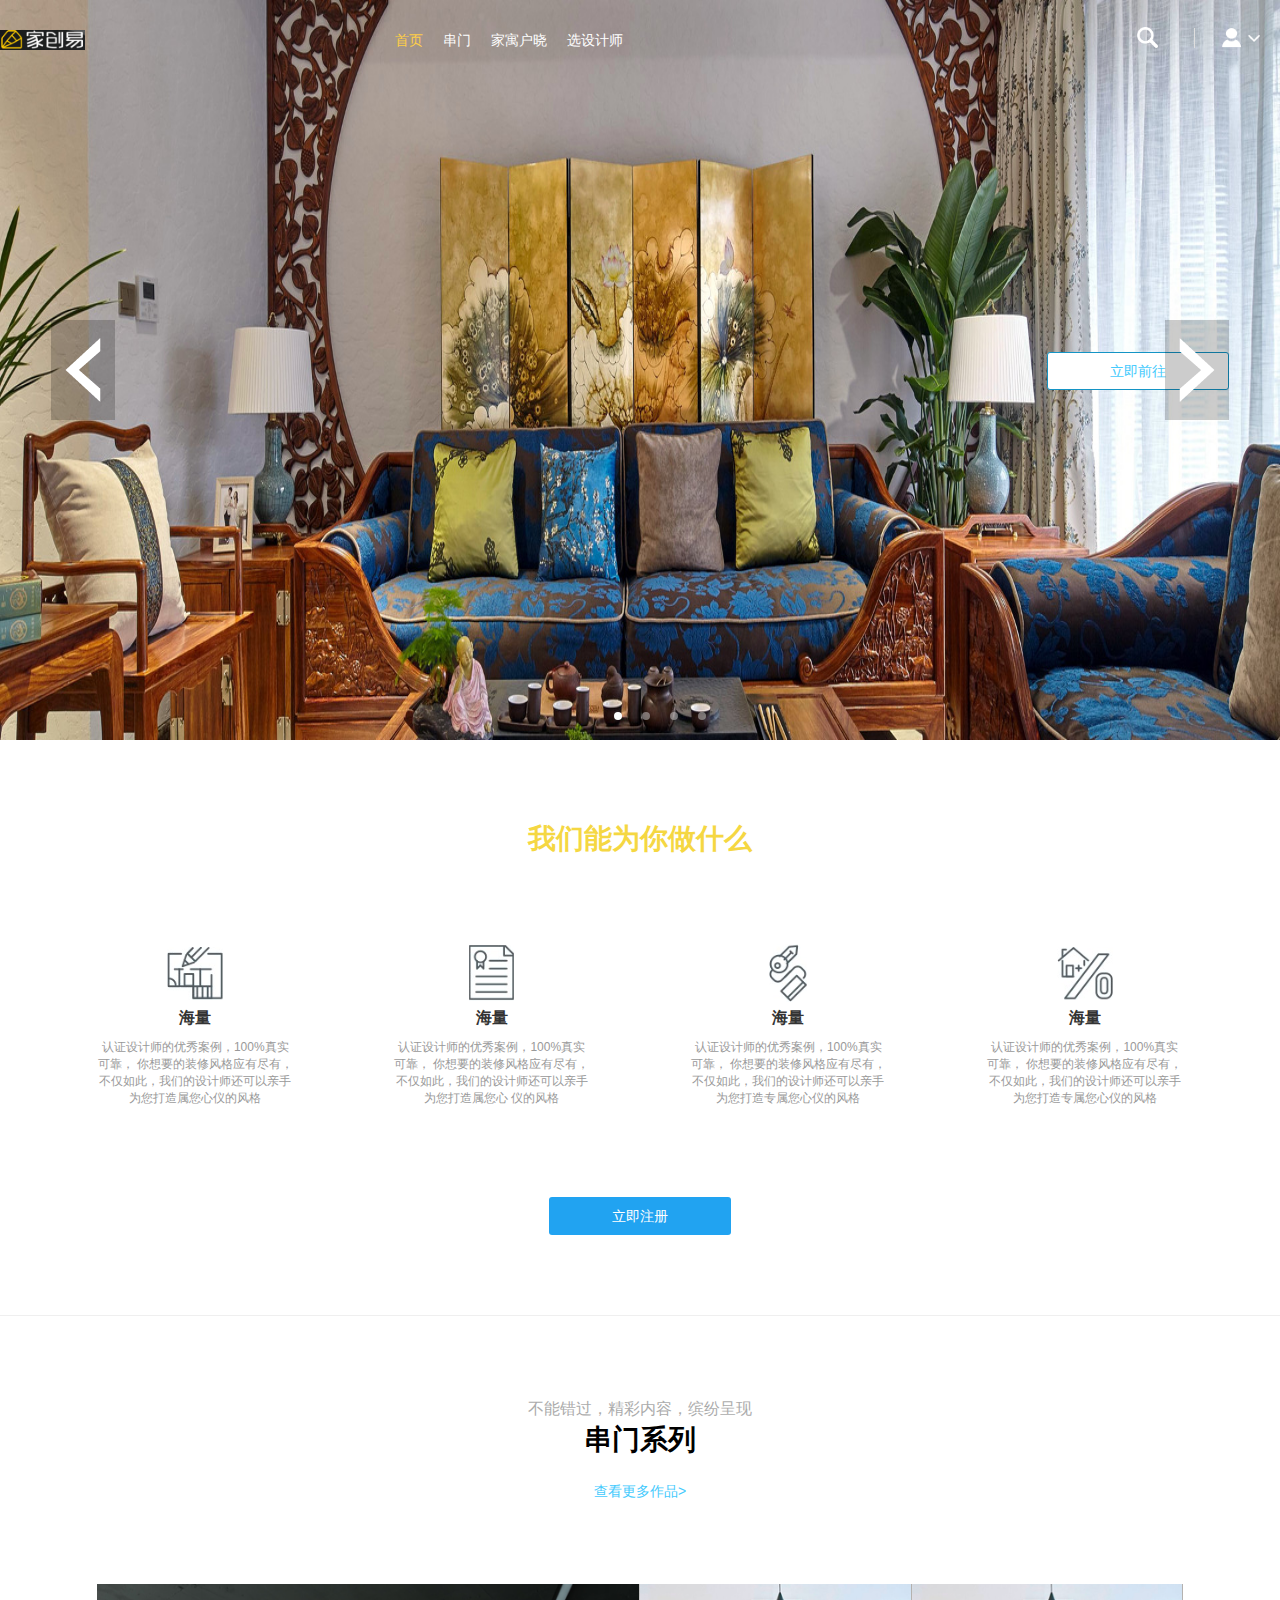
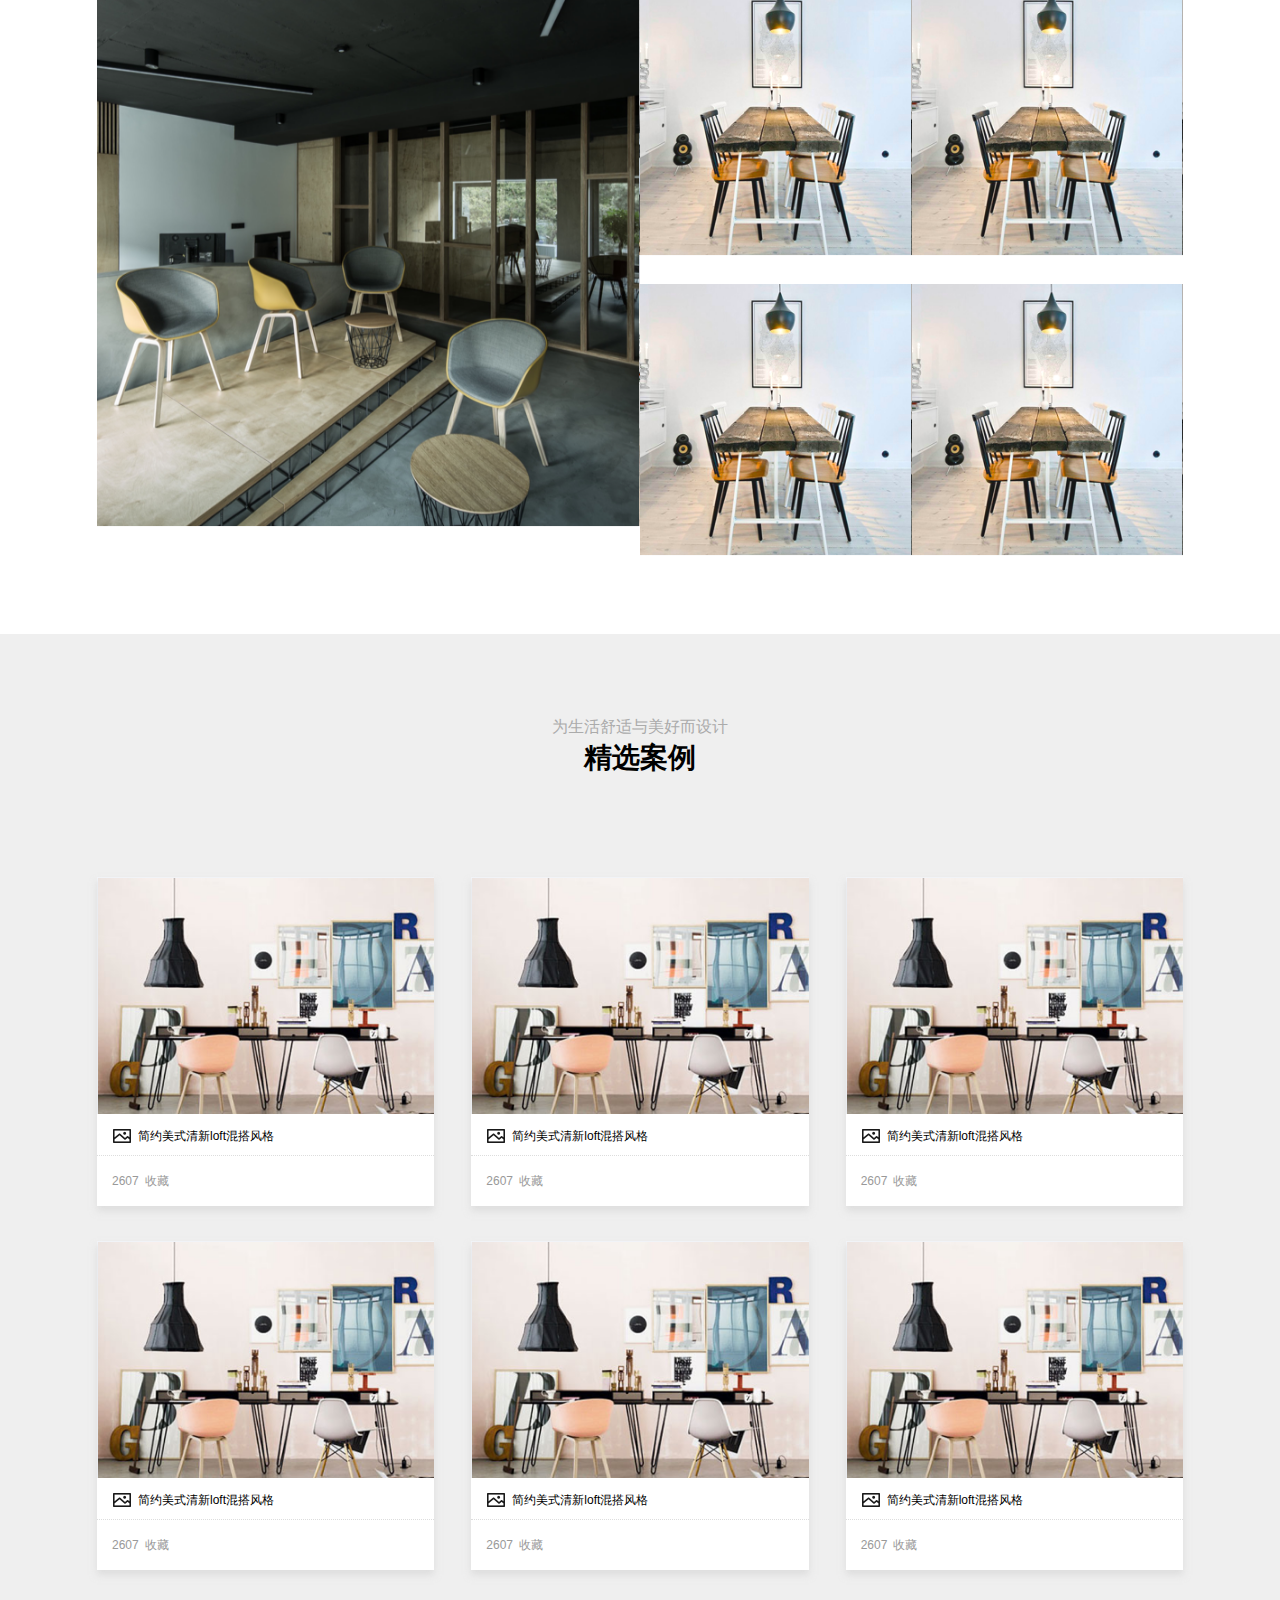
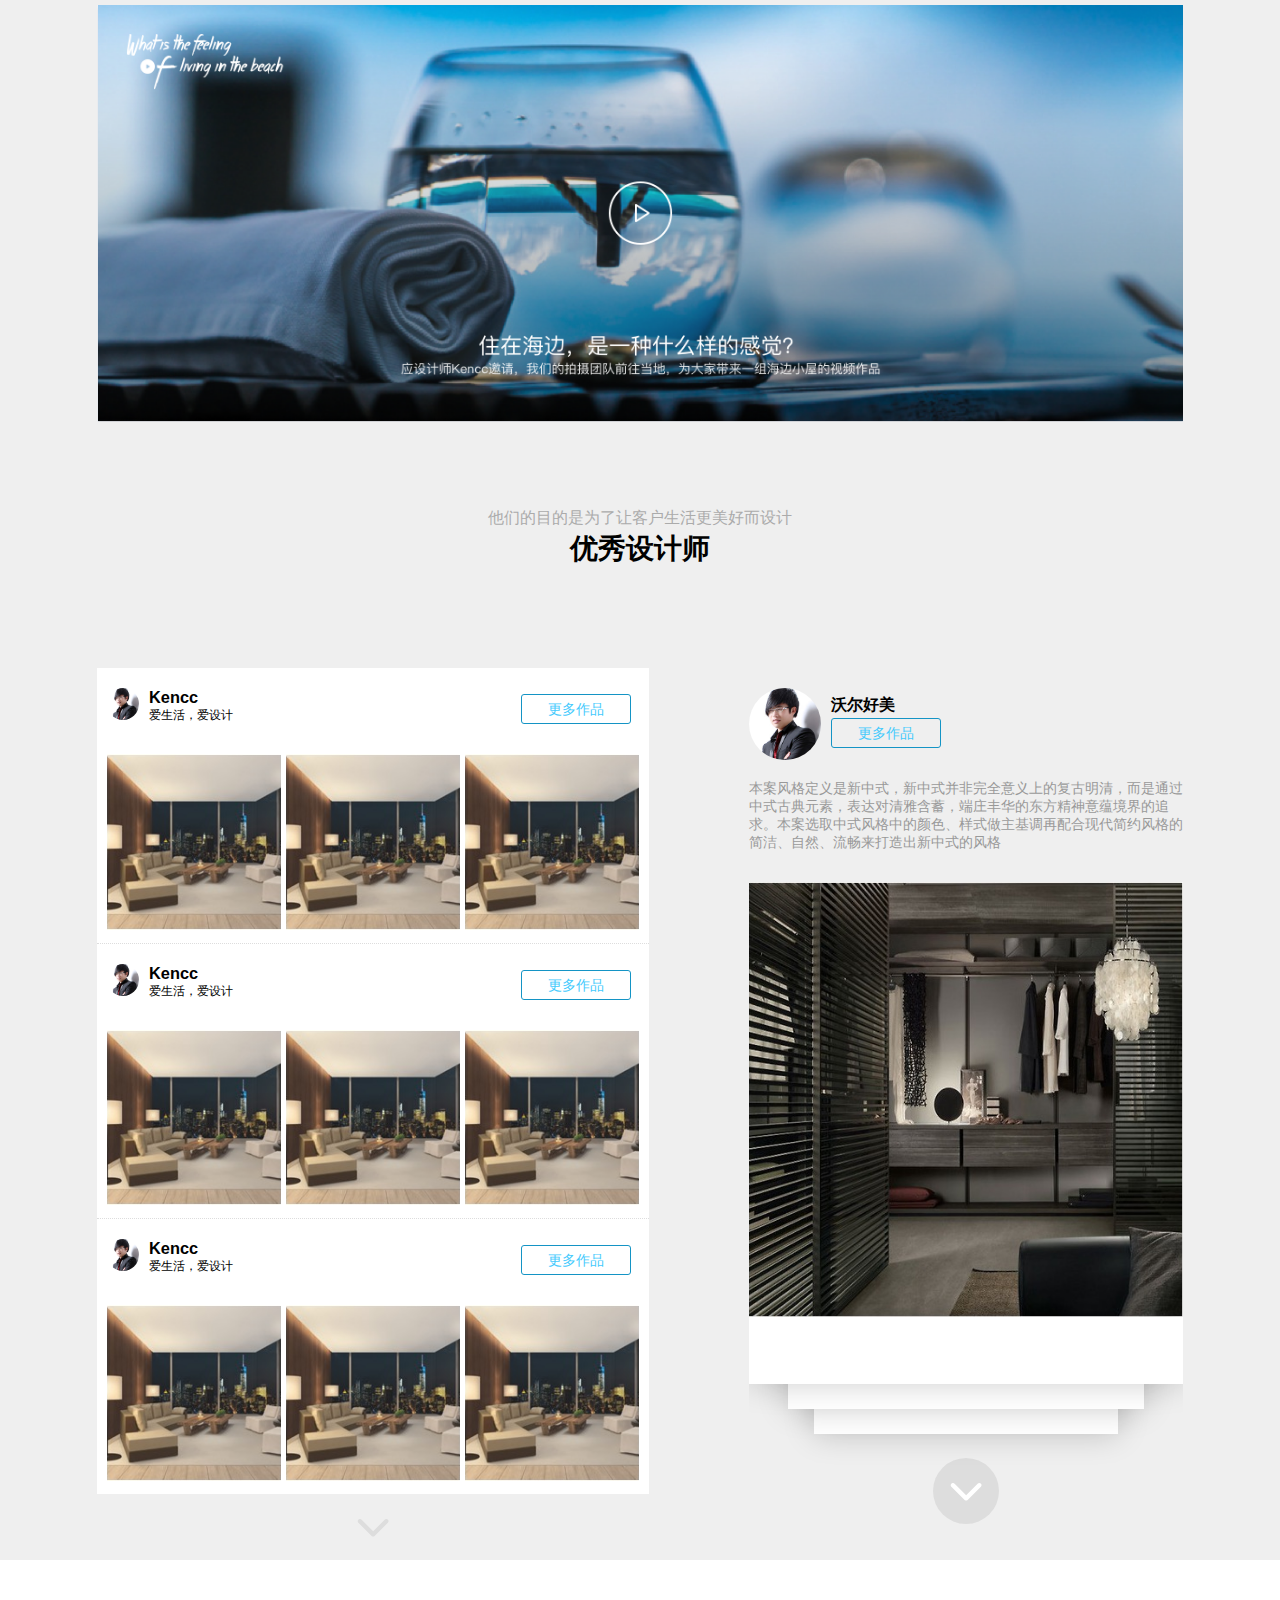
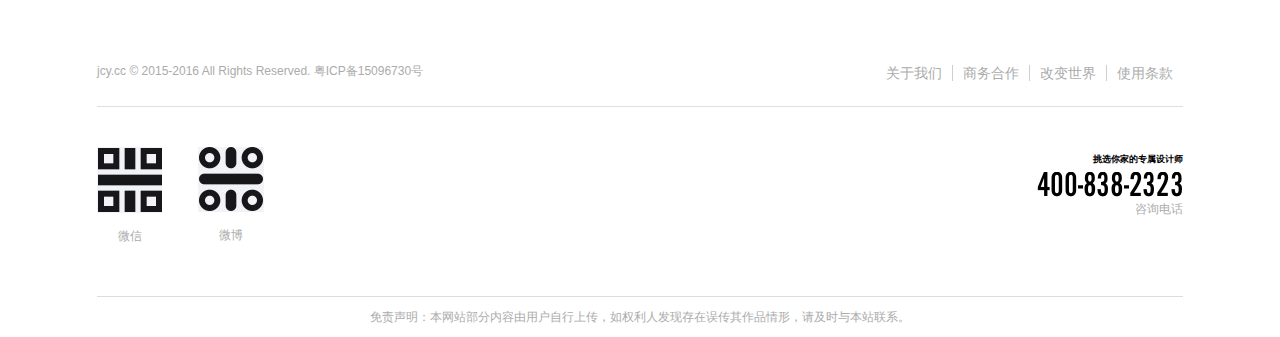
==== index2.html @ 42cd1e28 "jingxiaofang: git commit -m jingxiaofang" ====
<!DOCTYPE html>
<html>
<head>
 	<meta charset="utf-8">
	<title>首页2</title>
	<link rel="stylesheet" type="text/css" href="./css/global.css">
	<link rel="stylesheet" type="text/css" href="./css/index2.css">
	<script type="text/javascript" src="./js/lib/jquery/dist/jquery.min.js"></script>
</head>
<body>
<!-- nav-box开始 -->
	<div class="top-box clearbox">
	<!-- nav-box开始 -->
	    <div class=" nav-box">
		 	<div class="navbar">
 		 		<div class="logo">
  		 			<a href="#">
         	   			<img src="./images/logo2.png">
         	  		</a>
  		 		</div>
 		 		<div class="nav">
 		 			<ul>
 		 				<li> <a href="#">首页 </a> </li>
 		 				<li> <a href="#">串门 </a> </li>
 		 				<li> <a href="#">家寓户晓 </a> </li>
 		 				<li> <a href="#">选设计师 </a> </li>
 		 			</ul>
 		 		</div>
				<div class="search-box">
 		 			<input type="text" name="search" placeholder=" ">
 		 		</div>
 		 		<i></i>
 		 		<div class="login-box">
 		 			<dt><span></span><i></i></dt>
 		 			<dd>
 		 				<ul>
 		 					<li> <a href="#"> 登录 </a> </li>
 		 					<li> <a href="#"> 注册 </a> </li>
 		 				</ul>
 		 			</dd>
 		 		</div>
 		 		
 		 	</div>
 		</div> 	
 	<!-- nav-box结束 -->


 	<!-- carousel开始 -->
		<div class="carousel clearfix">
		  	<div class="carousel-box">
		  		<ul>
		  			<li>
		  				<a href=""><img src="./images/carousel-img0.jpg" alt="" /></a>
		  			</li>
		  			<li>
		  				<a href=""><img src="./images/carousel-img0.jpg" alt="" /></a>
		  			</li>
    	      <li>
		  				<a href=""><img src="./images/carousel-img0.jpg" alt="" /></a>
		  			</li>
    	      <li>
		  				<a href=""><img src="./images/carousel-img0.jpg" alt="" /></a>
		  			</li>
		  		</ul>
		  	</div>
		  	<div class="turn-arrow">
		  		<a href="#"></a>
		  		<a href="#"></a>
		  	</div>
		  	<div class="slider-page-control">
		  		<ul>
		  			<li class="selected"></li>
		  			<li></li>
		  			<li></li>
		  			<li></li>
		  		</ul>
		  	</div>
		  	<span class="msg go"><a href="">立即前往</a></span>
  		</div>
	<!-- carousel结束 -->
	</div>
<!-- top-box结束 -->
<!-- service开始 -->
	<div class="service clearfix">
	    <h1>我们能为你做什么</h1>
	    <ul>
  		    <li>
		  		<i class="service1"></i>
		  		<h3>海量</h3>
		  		<p>认证设计师的优秀案例，100%真实可靠，
		  			你想要的装修风格应有尽有，不仅如此，我们的设计师还可以亲手为您打造属您心仪的风格
		  		</p>
		    </li>
		    <li>
		  		<i class="service2"></i>
		  		<h3>海量</h3>
		  		<p>认证设计师的优秀案例，100%真实可靠，
		  		 	你想要的装修风格应有尽有，不仅如此，我们的设计师还可以亲手为您打造属您心 仪的风格
		  		</p>
		  	</li>
		  	<li>
		  		<i class="service3"></i>
		  		<h3>海量</h3>
		  		<p>认证设计师的优秀案例，100%真实可靠，
		  			你想要的装修风格应有尽有，不仅如此，我们的设计师还可以亲手为您打造专属您心仪的风格
		  		</p>
		  	</li>
		  	<li>
		  		<i class="service4"></i>
		  		<h3>海量</h3>
		  		<p>认证设计师的优秀案例，100%真实可靠，
		  				你想要的装修风格应有尽有，不仅如此，我们的设计师还可以亲手为您打造专属您心仪的风格
		  		</p>
		  	</li>
		</ul>
	</div>
<!-- service结束 -->

<!-- regsiter-box开始 -->
	<div class="regsiter-box">
		<div class="regsiter">
			<a href="#">立即注册</a>
		</div>
	</div>
<!-- regsiter-box结束 -->

<!-- class-title开始 -->
    <div class="class-title">
  			<p>不能错过，精彩内容，缤纷呈现</p>
  			<h1>串门系列</h1>
  			<a href="#">查看更多作品></a>
  	</div>
<!-- class-title结束 -->

<!-- recommend-box开始 -->
	<div class="recommend-box clearbox">
		<div class="section recommend">
			<div class="recommend-content">
				<a href="#">
					<img src="./images/recomend-left.png">
				</a>
			</div>
			<div class="recommend-content">
				<ul>
					<li>
					    <a href="">
					   		<img src="./images/recomend-right.png">
					   	</a>
				    </li>
					<li>
					    <a href="">
					   		<img src="./images/recomend-right.png">
					   	</a>
				    </li>
				</ul>
				<ul>    
					<li>
					    <a href="">
					   		<img src="./images/recomend-right.png">
					   	</a> </li>
					<li>
					    <a href="">
					   		<img src="./images/recomend-right.png">
					   	</a> </li>
				</ul>
			</div>
		</div>
	</div>
<!-- recommend-box结束 -->

<!-- case-box开始 -->
	<div class="case-box clearfix">	
		<!-- class-title开始 -->
	    <div class="class-title">
	  			<p>为生活舒适与美好而设计</p>
	  			<h1>精选案例</h1>
	  	</div>
		<!-- class-title结束 -->

		<!-- case开始 -->
		<div class="section">
			<ul class="case clearfix">
				<li>
					<a href="#">
						<img src="./images/case0.png">
					</a>
					<p>
						<i></i>
						<a href="#">简约美式清新loft混搭风格</a>
					</p>
					<p><span>2607</span>收藏</p>
				</li>
				<li>
					<a href="#">
						<img src="./images/case0.png">
					</a>
					<p>
						<i></i>
						<a href="#">简约美式清新loft混搭风格</a>
					</p>
					<p><span>2607</span>收藏</p>
				</li>
				<li>
					<a href="#">
						<img src="./images/case0.png">
					</a>
					<p>
						<i></i>
						<a href="#">简约美式清新loft混搭风格</a>
					</p>
					<p><span>2607</span>收藏</p>
				</li>
			</ul>

			<ul class="case clearfix">
				<li>
					<a href="#">
						<img src="./images/case0.png">
					</a>
					<p>
						<i></i>
						<a href="#">简约美式清新loft混搭风格</a>
					</p>
					<p><span>2607</span>收藏</p>
				</li>
				<li>
					<a href="#">
						<img src="./images/case0.png">
					</a>
					<p>
						<i></i>
						<a href="#">简约美式清新loft混搭风格</a>
					</p>
					<p><span>2607</span>收藏</p>
				</li>
				<li>
					<a href="#">
						<img src="./images/case0.png">
					</a>
					<p>
						<i></i>
						<a href="#">简约美式清新loft混搭风格</a>
					</p>
					<p><span>2607</span>收藏</p>
				</li>
			</ul>		
		</div>
		<!-- case结束 -->

		<!-- video开始 -->
  		<div class="section video">
 				 <img src="./images/video0.png">
  		</div>
 		<!-- video结束 -->

 		<!-- designer开始 -->
  	    <div class="section">
  	    	<div class="class-title">
  	    		<p>他们的目的是为了让客户生活更美好而设计</p>
  	    		<h1>优秀设计师</h1>
  	    	</div>
  	    	<div class="designer-box clearfix">
  	    	   <!-- designer-left开始 -->
  	    		<div class="designer-left">
  	    			<div class="designer">
  	    				<div class="designer-list clearfix">
  	    					<div class="designer-pieces clearfix">
  	    							<div class="designer-img"> <img src="./images/designer-img.jpg"> </div>
  	    							<div class="designer-name">
  	    								<h3>Kencc</h3>
  	    								<p>爱生活，爱设计</p>
  	    							</div>
  	    						<span class="msg more-pieces"> <a href="">更多作品</a> </span>
  	    					</div>
  	    					<ul>
  	    						<li>
  	    							<a href=""> <img src="./images/works-img0.png"></a>
  	    						</li>
  	    						<li>
  	    							<a href=""> <img src="./images/works-img0.png"></a>
  	    						</li>
  	    						<li>
  	    							<a href=""> <img src="./images/works-img0.png"></a>
  	    						</li>
  	    					</ul>
  	    				</div>
  	    				<div class="designer-list clearfix">
  	    					<div class="designer-pieces clearfix">
  	    							<div class="designer-img"> <img src="./images/designer-img.jpg"> </div>
  	    							<div class="designer-name">
  	    								<h3>Kencc</h3>
  	    								<p>爱生活，爱设计</p>
  	    							</div>
  	    						<span class="msg more-pieces"> <a href="">更多作品</a> </span>
  	    					</div>
  	    					<ul>
  	    						<li>
  	    							<a href=""> <img src="./images/works-img0.png"></a>
  	    						</li>
  	    						<li>
  	    							<a href=""> <img src="./images/works-img0.png"></a>
  	    						</li>
  	    						<li>
  	    							<a href=""> <img src="./images/works-img0.png"></a>
  	    						</li>
  	    					</ul>
  	    				</div>
  	    				<div class="designer-list clearfix">
  	    					<div class="designer-pieces clearfix">
  	    							<div class="designer-img"> <img src="./images/designer-img.jpg"> </div>
  	    							<div class="designer-name">
  	    								<h3>Kencc</h3>
  	    								<p>爱生活，爱设计</p>
  	    							</div>
  	    						<span class="msg more-pieces"> <a href="">更多作品</a> </span>
  	    					</div>
  	    					<ul>
  	    						<li>
  	    							<a href=""> <img src="./images/works-img0.png"></a>
  	    						</li>
  	    						<li>
  	    							<a href=""> <img src="./images/works-img0.png"></a>
  	    						</li>
  	    						<li>
  	    							<a href=""> <img src="./images/works-img0.png"></a>
  	    						</li>
  	    					</ul>
  	    				</div>	
  	    			</div>
  	    			<div class="designer-pieces-scroll"></div>	

  	    		</div>

  	    	   <!-- designer-left结束 -->

  	    	   <!-- designer-right开始 -->
  	    		<div class="designer-right">
  	    			<div class="designer-pieces clearfix">
  	    					<div class="designer-img"> <img src="./images/designer-img.jpg"> </div>
  	    					<div class="designer-name">
  	    						<h3>沃尔好美</h3>
  	    						<span class="msg more-pieces"> <a href="">更多作品</a> </span>
  	    					</div>
  	    			</div>
  	    			<p>本案风格定义是新中式，新中式并非完全意义上的复古明清，而是通过中式古典元素，表达对清雅含蓄，端庄丰华的东方精神意蕴境界的追求。本案选取中式风格中的颜色、样式做主基调再配合现代简约风格的简洁、自然、流畅来打造出新中式的风格</p>
  	    			<div class="designer-carousel">
  	    				<ul>
  	    					<li class="designer-carousel1"> <a href=""> <img src="./images/right-pieces0.png"> </a> </li>
  	    					<li class="designer-carousel2"> <a href=""> </a> </li>
  	    					<li class="designer-carousel3"> <a href=""> </a> </li>
  	    				</ul>
  	    				<div class="designer-carousel-scroll"><i></i></div>
  	    			</div>

  	    		</div>
  	    	   <!-- designer-right结束 -->
  	    	</div>
  	    </div>
  	<!-- designer结束 -->
	</div>	
<!-- casecase-box结束 -->

<!-- footer开始 -->
	<div class="footer clearfix">
	 	<div class="footer-nav clearfix">
	  		<p>jcy.cc © 2015-2016 All Rights Reserved. 粤ICP备15096730号</p>
	  		<ul>
	  			<li> <a href=""> 关于我们 </a> </li>
	  			<li> <a href=""> 商务合作 </a> </li>
	  			<li> <a href=""> 改变世界 </a> </li>
	  			<li> <a href=""> 使用条款 </a> </li>
	  		</ul>
	 	</div>

	 	<div class="message clearfix">
	  		<div class="wechat">
	  			<img src="./images/wechat.png">
	  			<p>微信</p>
	  		</div>
	  		<div class="weibo">
				<img src="./images/weibo.png">
	  			<p>微博</p>
	  		</div>
	  		<div class="phone-msg">
	  			<h6>挑选你家的专属设计师</h6>
	  			<h1><img src="./images/pohone0.png"></h1>
	  			<p>咨询电话</p>
	  		</div>
	    </div>
	    <p>免责声明：本网站部分内容由用户自行上传，如权利人发现存在误传其作品情形，请及时与本站联系。</p>
	</div>
 <!-- footer结束  -->
</body>
<script type="text/javascript" src="./js/index.js"></script>
</body>
</html>
---- css/global.css ----
*{
	margin: 0px;
	padding: 0px;
}
html {
	font-size:62.5%;
}
body{
	font-size:1.4rem;
	font-family: Arial,"Lucida Grande","Microsoft Yahei","Hiragino Sans GB","Hiragino Sans GB W3",SimSun,STHeiti;
}
img{
  width: 100%;
}
a{
	text-decoration: none;
}
p{
	font-size: 12px;
}
.clearfix::before, .clearfix::after{
	content: "";
	display: table;
}
.clearfix::after{
	clear: both;
	overflow: hidden;
}
.msg{
	display: inline-block;
	float:right;
	text-align: center;
	border-radius:0.3rem;
	-webkit-border-radius: 0.3rem;
	-moz-border-radius: 0.3rem;
  -ms-border-radius: 0.3rem;
  -o-border-radius: 0.3rem;
	border: 1px solid #1494c5;
}
.msg a{
	display: block;
	color:#44cafd;
}


/*service开始*/

.service h1{
	margin: 80px 0px;
	text-align: center;
	color: #f5d742;
}
.service ul{
	display: flex;
}
.service ul li{
    flex: 1;
    width: 25%;
    text-align: center;
    padding-right: 100px;
    box-sizing: border-box;

}
.service ul li:last-child{
    padding-right: 0px;
}
.service ul li i{
	display: block;
    width: 66px;
    height: 60px;
    margin: 5px auto;
}
.service ul li h3{
	font-size: 16px;
	color: #333;
}
.service ul li p{
    margin: 10px 0px;
    color: #999;
}
.service1{
	background: url(../images/anli.png) no-repeat 50% 50%;
}
.service2{
	background: url(../images/renzheng.png) no-repeat 50% 50%;
}
.service3{
	background: url(../images/fuwu.png) no-repeat 50% 50%;
}
.service4{
	background: url(../images/feiyong.png) no-repeat 50% 50%;
}
/*service结束*/
---- css/index2.css ----
div{
	box-sizing: border-box;
}
li{
    list-style: none;
}
@media (max-width: 959px){.nav-box,.service,.footer-nav,.message,.section{
    width: 959px;
    margin: 0 auto;
}
}
@media (min-width: 960px){.nav-box,.service,.footer-nav,.message,.section{
    width: 960px;
    margin: 0 auto;
}
}
@media (min-width: 1000px){ .nav-box,.service,.footer-nav,.message,.section{
    width: 1000px;
    margin: 0 auto;
}
}
@media (min-width: 1086px){ .nav-box,.service,.footer-nav,.message,.section{
    width: 1086px;
    margin: 0 auto;
}
}
@media (min-width: 1200){ .nav-box,.service,.footer-nav,.message,.section{
    width: 1200px;
    margin: 0 auto;
}
 }
/*top-box开始*/
.top-box{
	height: 740px;
	position: relative;
	background: #efefef;
}
/*navbar开始*/
.nav-box{
    position: absolute;
    top: 0px;
    z-index: 1999;
    width: 100%;
    margin: 25px 0px;
}
.navbar {
	height: 30px;
    display: flex;
}
.logo{
    margin-top: 5px;
}
.nav{
	flex: 1;
	padding-left:300px; 
}
.nav a {
    display: block;
    padding: 0 10px;
    color: #fff;
    line-height: 30px;
    height: 30px;
}
.nav ul li:first-child a,.nav a:hover{
    color:#FFCF46;
}
.nav li{
    float: left;
} 

.search-box{
    float: right;
    padding-right: 25px;

}
.search-box input{
    line-height: 22px;
    background: url(../images/search0.png) no-repeat 182px 2px;
    background-size: 21px;
    padding: 2px 27px 2px 10px;
    border: none;
}
.search-box input:focus{
    border:1px solid #fff;
    outline: none;
}
.navbar i{
    display: block;
    width: 1px;
    height: 20px;
    background: #dfdfdf;
    margin: 3px 10px 0px 0px;
}
.login-box{

    width: 75px;
    padding: 0px 14px;
}
.login-box dt{
    position: relative;

}
.login-box dt span{
    display: inline-block;
    width: 25px;
    height: 25px;
    background: url(../images/personal2.png) no-repeat;
    background-size: 25px;
}
.login-box dt i{
    display: inline-block;
    width: 20px;
    height: 25px;
    background: url(../images/bottom-scroll0.png) no-repeat 50% 50% ;
    background-size: 12px;
     margin:0px;
}
.login-box:hover{
    cursor: pointer;
}
.login-box:hover dd{
    display:block;
    z-index: 1999;
}
.login-box dd{
    display: none;
	position: absolute;
    right:60px;
    top: 30px;
    border: 1px solid #fff;
}
.login-box dd a{
    background:rgba(255,255,255,.5);
    color:#000;
    display: block;
    width:112px;
    line-height:30px;
    text-align: center;
}
.login-box dd a:hover{
    background: #FFCF46;
    color: #fff;
}
.login-box dd li:first-child a{
    border-bottom: 1px solid #efefef;
}

/*navbar结束*/

/**carousel kais**/
.carousel{
    height: 740px;
    overflow: hidden;
    position: relative;
}
.carousel:hover .turn-arrow{
  opacity: 1;
  transition: opacity 0.5s;
}

.carousel a{
    display: block;
}

.carousel-box{
    position: relative;
    height: 740px;
    width: 1280px;
    margin: 0 auto;
    overflow: hidden;
    width: 1280px;
}

.carousel-box ul {
    position: relative;
    width: 5120px;
}
.carousel-box ul li{
    list-style: none;
    float: left;
    width: 1280px;
}
.carousel-box ul li a img{
    width: 100%;
    height: 740px;
}
.turn-arrow{
  opacity: 0;
  min-width: 1440px;
}
.turn-arrow a{
    position: absolute;
    top:50%;
    margin-top: -50px;
    z-index: 1;
    background: url('./../images/turn-left.png') no-repeat 50% 50%;
    height: 100px;
    width: 64px;
    background-color: rgba(0, 0, 0, 0.2);
}
.turn-arrow a:first-child{
    left: 4%;
}
.turn-arrow a:last-child{
    right: 4%;
    -webkit-transform: rotate(180deg);
    -webkit-transform-origin: 50% 50%;
    -moz-transform: rotate(180deg);
    -moz-transform-origin: 50% 50%;
    -ms-transform: rotate(180deg);
    -ms-transform-origin: 50% 50%;
    -o-transform: rotate(180deg);
    -o-transform-origin: 50% 50%;
}


.carousel:hover .turn-ico{
    opacity: 1;
    transition:opacity 0.3s;
    -webkit-transition:opacity 0.3s;
       -moz-transition:opacity 0.3s;
        -ms-transition:opacity 0.3s;
         -o-transition:opacity 0.3s;
}
.carousel:hover .turn-left,.turn-right{
    z-index: 1999;
}
.slider-page-control{
  position: absolute;
  bottom: 20px;
  left: 50%;
  margin-left: -36px;
}
.slider-page-control ul li{
    float: left;
    width: 8px;
    height: 8px;
    background:rgba(209, 209, 209, 0.5);
    border-radius: 50%;
    margin: 0px 10px;
    cursor: pointer;
}
.slider-page-control ul li:hover{
    background: #fff;
}
.slider-page-control ul li.selected{
    background: #fff;
}

.go{
    line-height: 36px;
    background: #fff;
    margin-top: -18px;
    position: absolute;
    right: 4%;
    top: 50%;
    margin-left: -182px;
}
.go a{
    width: 180px;
    height: 36px;
}
/*carousel结束*/

/*top-box结束*/


/*service开始*/

.service h1{
    margin: 80px 0px;
    text-align: center;
    color: #f5d742;
}
.service ul{
    display: flex;
}
.service ul li{
    flex: 1;
    width: 25%;
    text-align: center;
    padding-right: 100px;
    box-sizing: border-box;

}
.service ul li:last-child{
    padding-right: 0px;
}
.service ul li i{
    display: block;
    width: 66px;
    height: 60px;
    margin: 5px auto;
}
.service ul li h3{
    font-size: 16px;
    color: #333;
}
.service ul li p{
    margin: 10px 0px;
    color: #999;
}
.service1{
    background: url(../images/anli.png) no-repeat 50% 50%;
}
.service2{
    background: url(../images/renzheng.png) no-repeat 50% 50%;
}
.service3{
    background: url(../images/fuwu.png) no-repeat 50% 50%;
}
.service4{
    background: url(../images/feiyong.png) no-repeat 50% 50%;
}
/*service结束*/

/*regsiter开始*/
.regsiter-box{
    border-bottom: 1px solid #efefef;
}
.regsiter{
    margin:80px auto;
    height: 38px;
    width: 182px;
    text-align: center;
    line-height: 38px;
    background: #21A3F1;
    border-radius: 3px;
}
.regsiter a{
    color: #fff;
}
/*regsiter结束*/


/*class-title开始*/
.class-title{
    text-align: center;
    padding: 80px 0px;
}
.class-title p{
    line-height: 25px;
    color: #ababab;
    font-size: 16px;
}
.class-title h1{
    margin-bottom:20px;
}
.class-title a{
    color: #44cafd;
    line-height: 25px;
}
/*class-title结束*/

/*section开始*/
.recommend{
    display: flex;
}
.section a{
    display: block;
}
.recommend-content{
    flex: 1;
    width: 50%;
    overflow: hidden;
    height: 600px;
}
.recommend-content ul{
    display: flex;
    height: 50%;
}
.recommend-content ul li{
    width: 50%;

}
/*section结束*/

/*case开始*/
.case-box{
    background: #efefef;
    margin-top: 50px;
}
.case{
    display: flex;
}
.case li{
    flex: 1;
    background-color: #fff;
    box-shadow: 0 5px 7px rgba(210,210,210,.6);
    margin-bottom: 35px;
    height: 329px;
    width: 33%;
    overflow: hidden;
    margin-right:37px;
}
.case li:last-child{
    margin-right:0px;
}
.case img{
    width: 100%;
}
.case li p{
    line-height: 38px;
    border-bottom: 1px dotted #ddd;
}
.case li p:last-child{
    line-height: 50px;
    border: none;
    padding: 0px 15px; 
    color: #999;
}
.case p i{
    display: block;
    width: 20px;
    height: 38px;
    float: left;
    background: url(../images/img-ico.png) no-repeat 0px 50%;
    margin:0px 6px 0px 15px;
}
.case p a{
    color: #000;
}
.case li p span{
    margin-right: 6px;
}

/*video开始*/
 .video img{
    width: 100%;
 }
/*video结束*/


/*designer开始*/
.designer-title{
    text-align: center;
}
.designer-box{
    display: flex;
}
.designer-left{
    flex: 1;
    width:60%;
    margin-right: 100px;
}
.designer{
    background: #fff;
}
.designer-list{
    padding:0px 10px;
    border-bottom:1px  dotted  #ddd;
}
.designer-list:last-child{
    border: none;
}
.designer-list ul{
    display: flex;
    padding: 10px 0px;
}
.designer-list ul li{
    flex: 1;
    list-style: none;
    text-align: center;
    width: 33.33%;
    padding-right: 5px;
}
.designer-list ul li:last-child{
    padding-right: 0px;
}
.designer-list ul li img{
    width: 100%;
}
.designer-pieces{
    margin: 20px auto;
    position: relative;
}
.designer-img{
    width: 32px;
    height: 32px;
    float: left;
    border-radius: 50%;
    overflow: hidden;
}
.designer-img img{
    width: 32px;
}
.designer-name{
    float: left;
    margin-left: 10px;
}
.more-pieces{
    width: 108px;
    height: 28px;
    line-height: 28px;
    position: absolute;
    right: 8px;
    bottom: 0px;

}
.designer-pieces-scroll{
    width: 60px;
    height: 30px;
    background: url(../images/bottom-scroll.png) no-repeat 50% 50%;
    margin: 18px auto;
    cursor: pointer;
}

/*designer-right开始*/
.designer-right{
    width: 40%;
    box-sizing: border-box;
}
.designer-right p{
    font-size: 14px;
}
.designer-right .more-pieces{
    left: 82px;
    top: 30px;
}
.designer-right h3{
        line-height: 32px;
}
.designer-right .designer-img {
    width: 72px;
    height: 72px;
}
.designer-right .designer-img img{
    width: 72px;
}
.designer-right p{
    color: #999;
}
.designer-carousel{
    margin-top:30px;
    overflow: hidden;
}
.designer-carousel ul{
    position: relative;
}
.designer-carousel ul li{
    list-style: none;
    position: absolute;
    text-align: center;
    overflow: hidden;
    background: #fff;
    box-shadow: 0 0 30px rgba(0,0,0,.2);
}
.designer-carousel ul li a{
    display: block;
}

.designer-carousel1{
    z-index: 999;
    top: 0px;
    left: 0px;
/*    width: 100%;
    height: 100%;*/
}
.designer-carousel2{
    z-index: 998;
    top:37%;
    left: 9%;
    width: 82%;
    height: 68%;
}
.designer-carousel2 a img{
    width: 100%;
    height: 100%;
}
.designer-carousel3{
    z-index: 997;
    top: 52%;
    left: 15%;
    width: 70%;
    height: 58%;
}
.designer-carousel3 a img{
    width: 100%;
    height: 100%;
}
.designer-carousel-scroll{
    width: 66px;
    height: 66px;
    border-radius: 50%;
    background: #ddd;
    margin: 0px auto;
    text-align: center;
    margin-top: 74px;
    overflow: hidden;
    cursor: pointer;
}
.designer-carousel-scroll i{
    display: block;
    width: 66px;
    height: 66px;
    background: url(../images/bottom-scroll0.png) no-repeat 50% 50%;
}
@media (max-width: 959px){.designer-carousel ul,.designer-carousel1{
    height: 475px;
}
}
@media (min-width: 960px){.designer-carousel ul,.designer-carousel1{
    height: 476px;
}
}
@media (min-width: 1000px){ .designer-carousel ul,.designer-carousel1{
    height: 502px;
}
}
@media (min-width: 1200){ .designer-carousel ul,.designer-carousel1{
    height: 502px;
}
 }
/*designer结束*/

/*case结束*/


/*footer开始*/
.footer{
    margin-top:80px;
    background: #fff;
    text-align: center;
    padding: 0 20px;
}
.footer p{
    color: #ababab;
    line-height: 40px;
}
.footer-nav{
    padding: 25px 0px;
    border-bottom: 1px solid #dfdfdf;
}
.footer-nav p{
    float: left;
}
.footer-nav ul{
    float: right;
}
.footer-nav ul li{
    list-style: none;
    float: left;
    border-right: 1px solid #cfcfcf;
}
.footer-nav ul li:last-child{
    border-right:0px;
}
.footer-nav ul li a{
    display: inline-block;
    padding: 2px 10px;
}
.footer-nav p,.footer-nav ul li{
    line-height: 12px;
}
.footer-nav ul li a{
        color: #ababab;
}

/*message开始*/
.message{
    padding: 40px 0px;
    border-bottom: 1px solid #ddd;
}
.wechat,.weibo{
    float: left;
    text-align: center;
    margin-right: 36px;
}
.phone-msg{
    float: right;
    text-align: right;
}
.phone-msg p{
    line-height: 10px;
}
.phone-msg h6{
    line-height: 25px;
}

/*message结束*/

/*footer结束*/
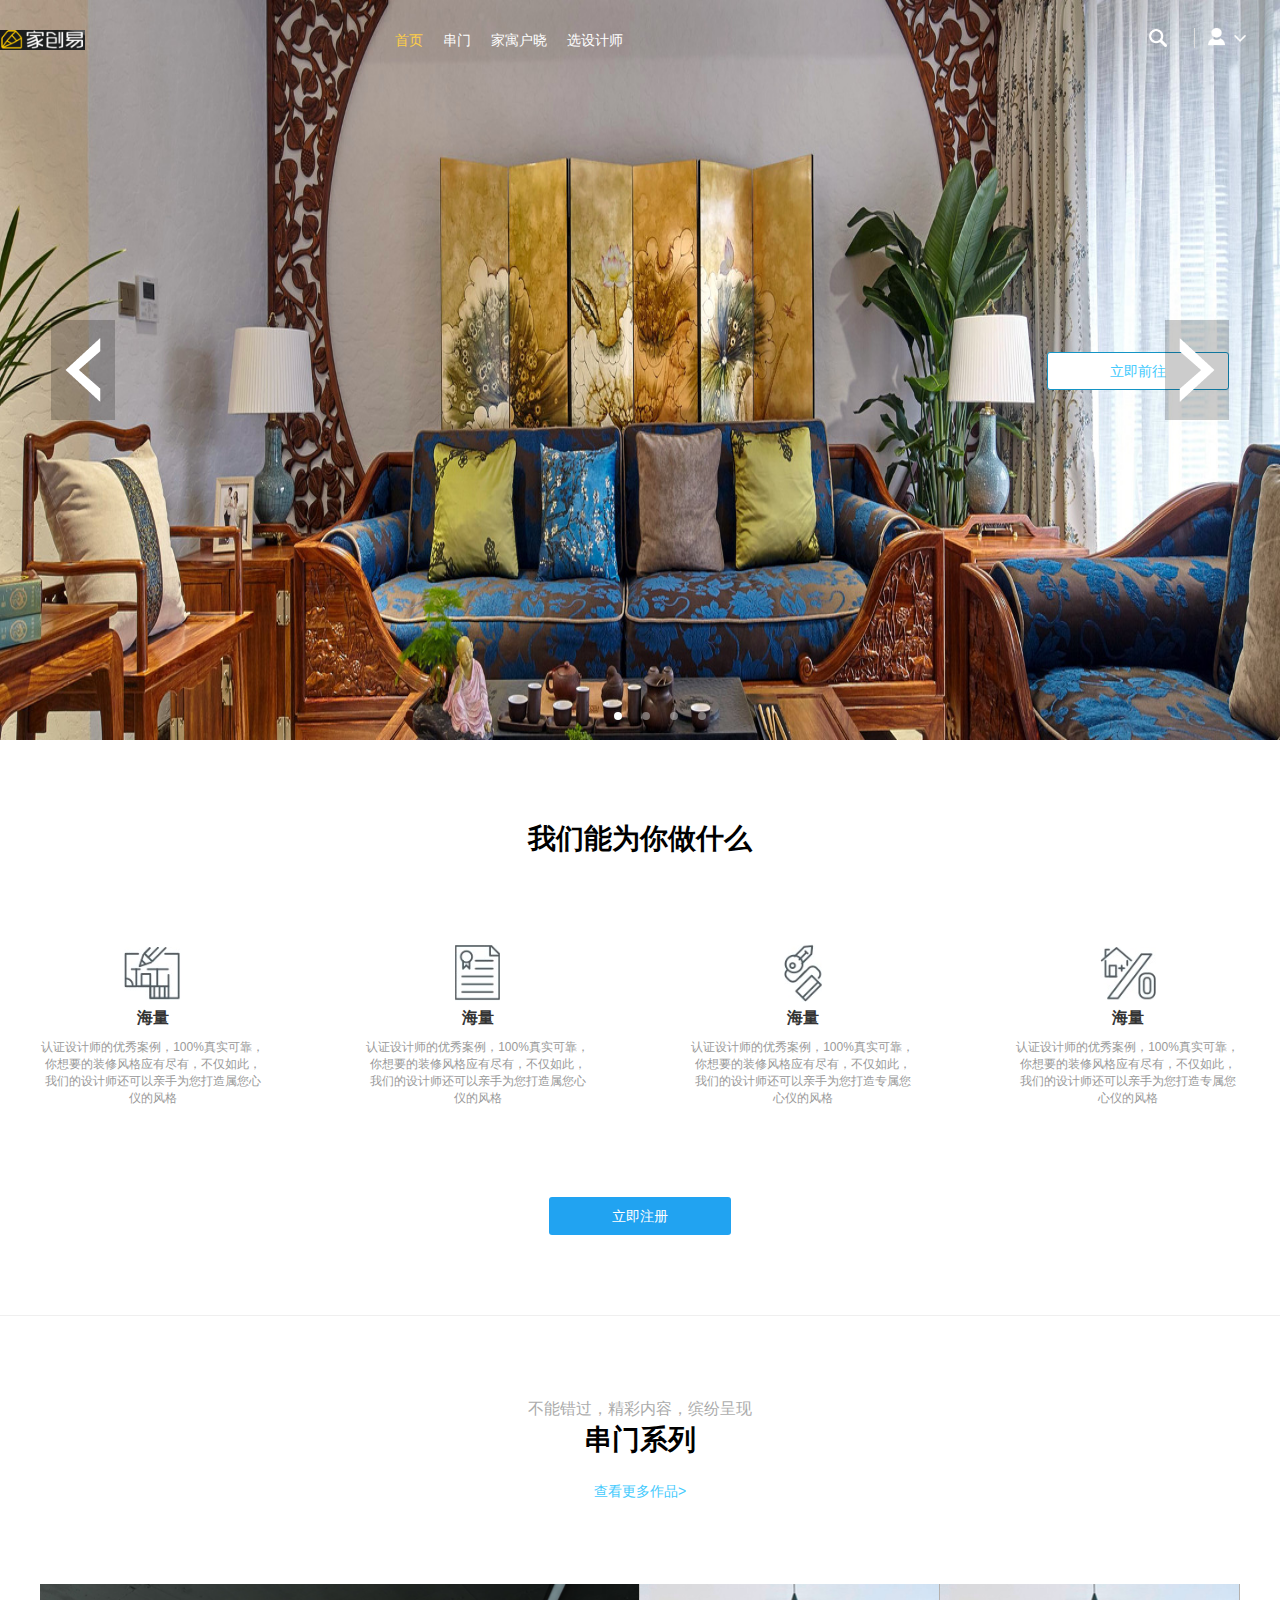
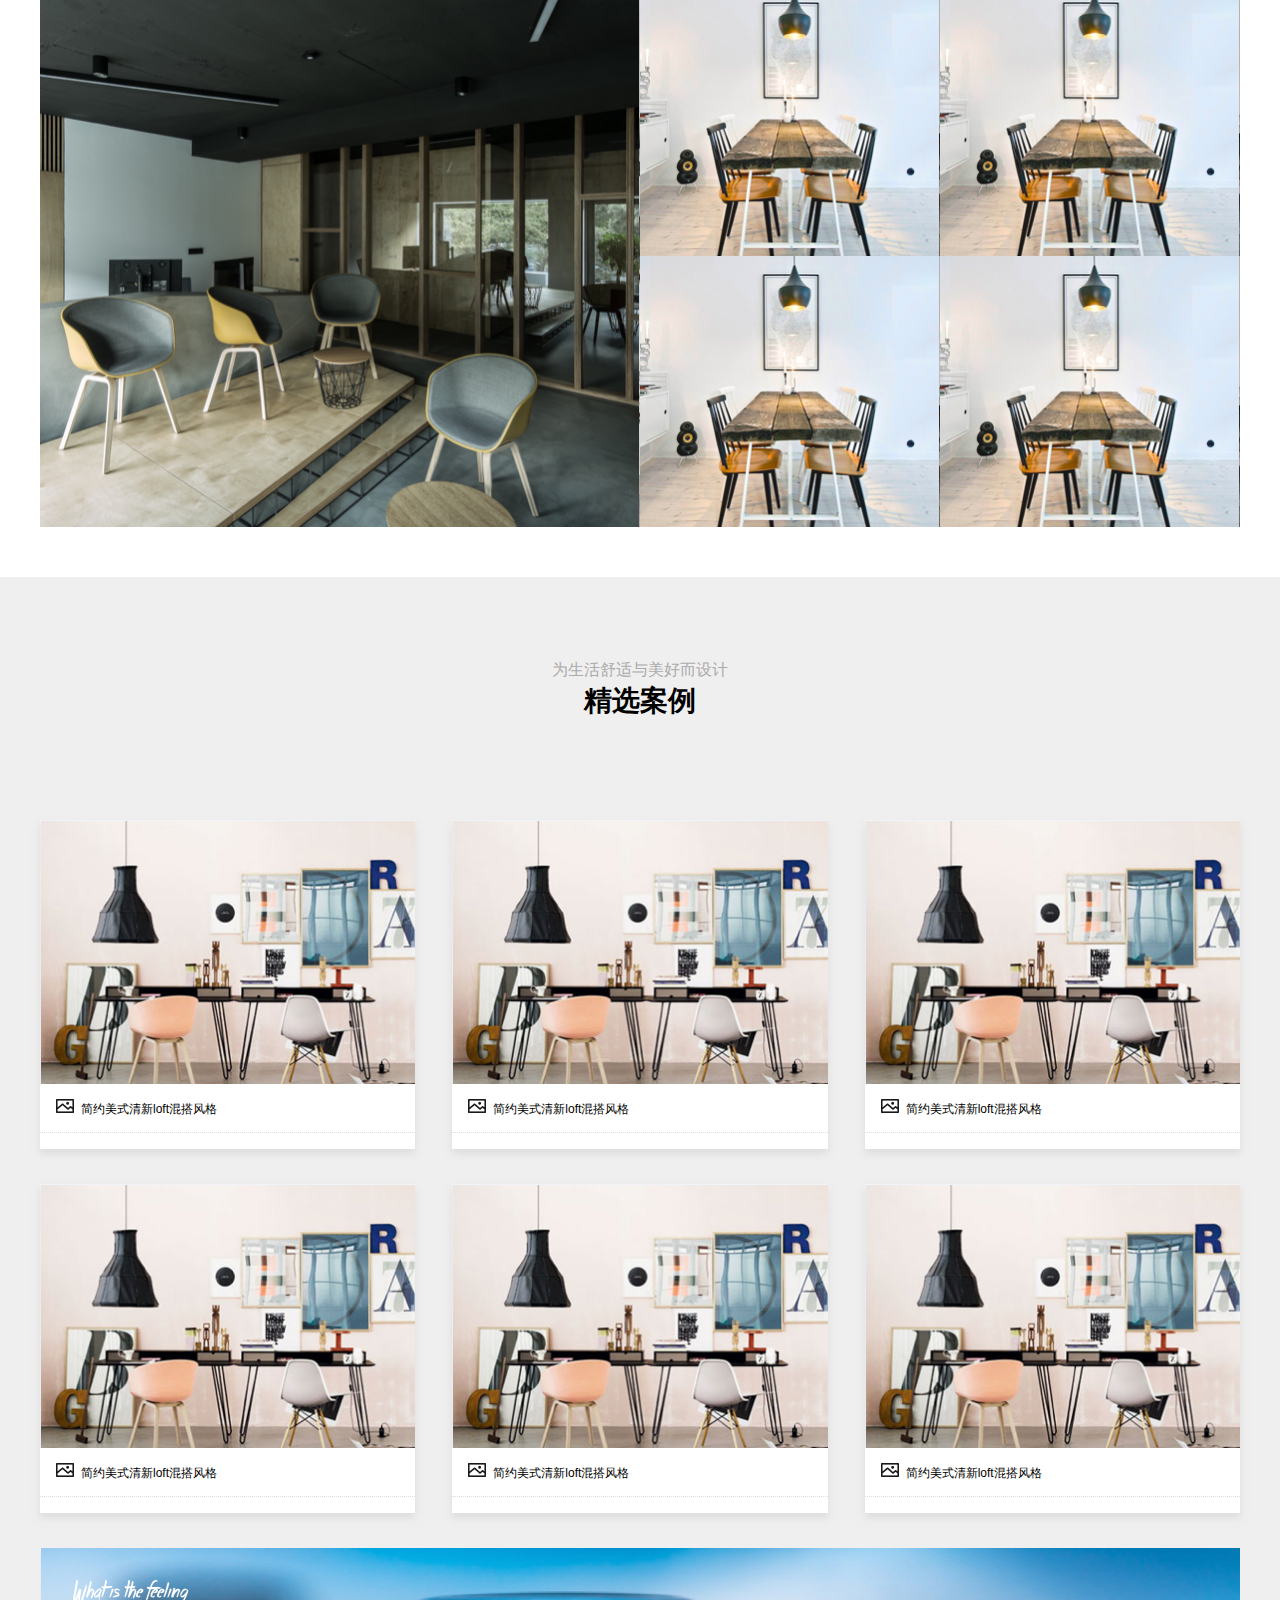
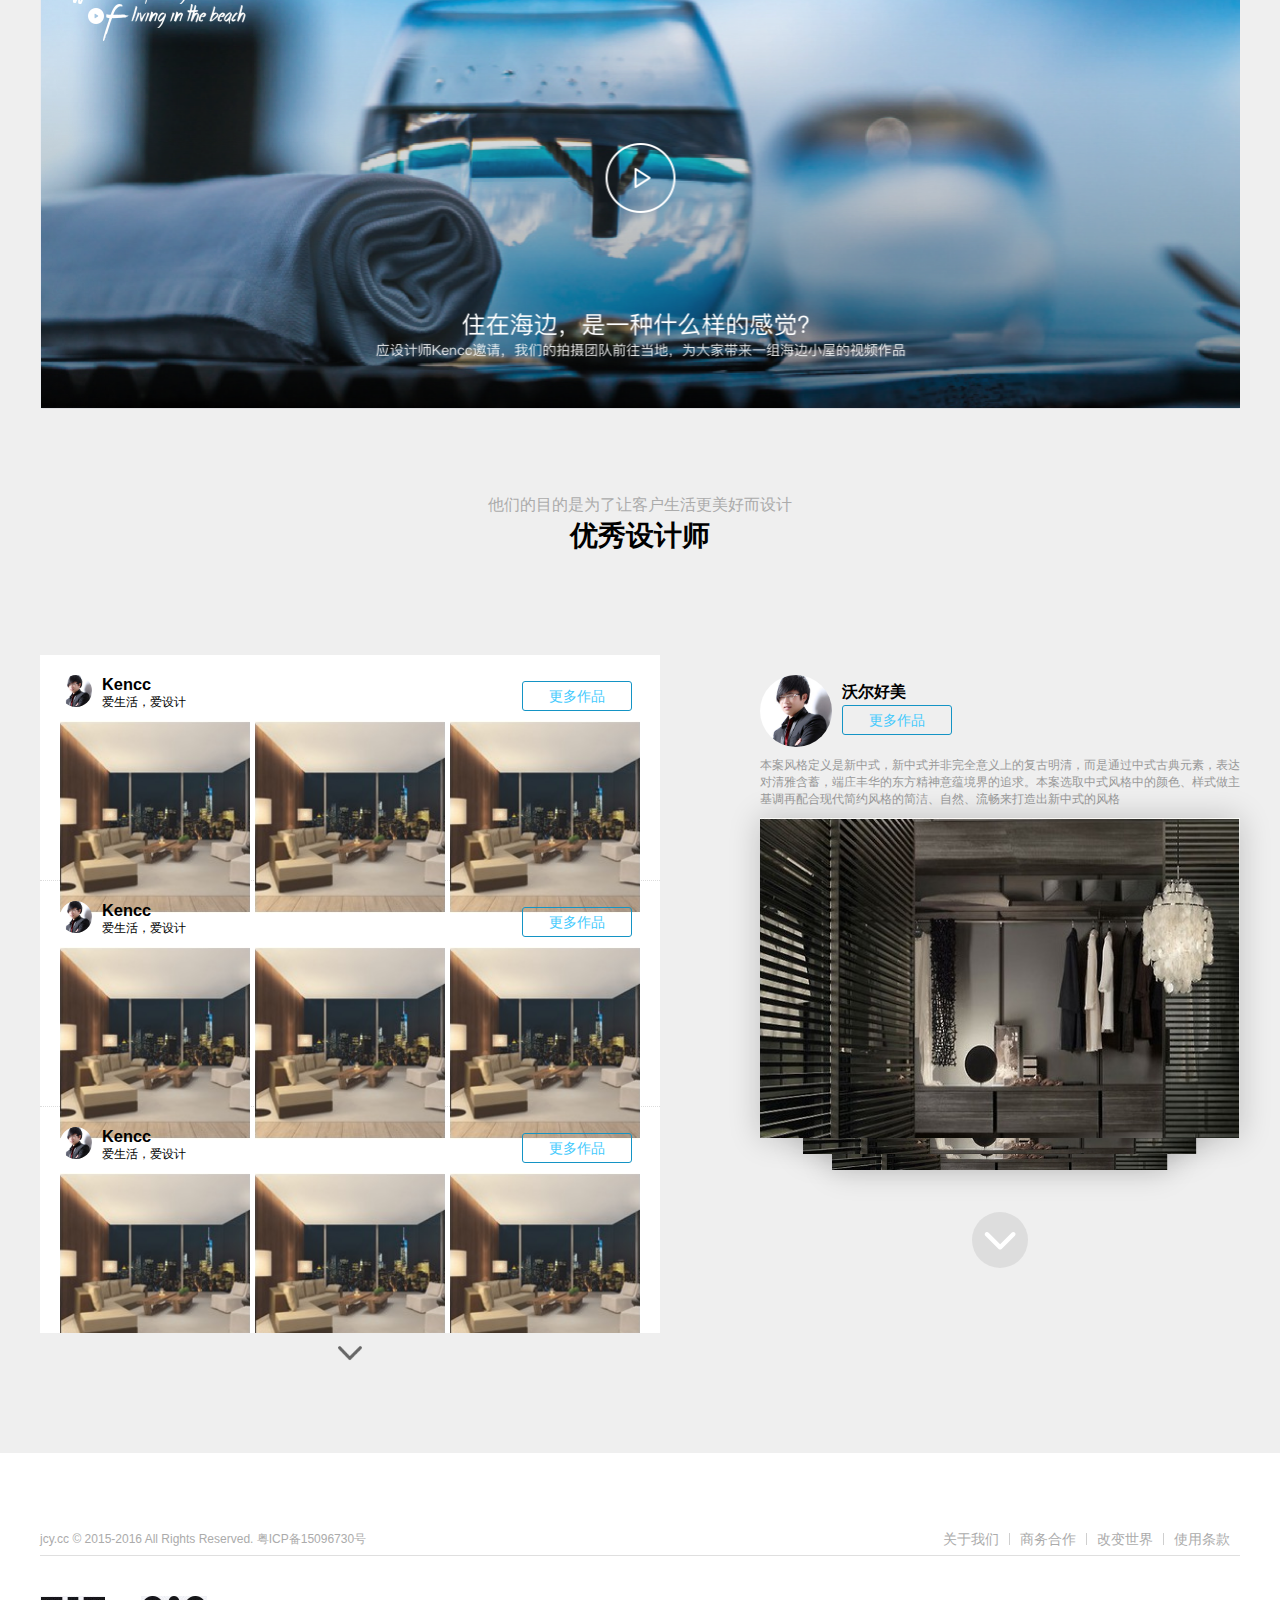
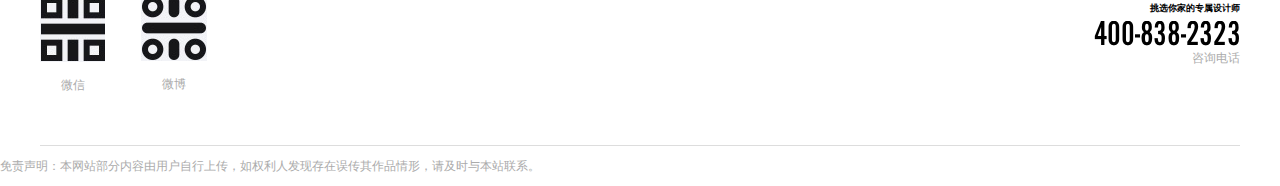
==== commit 88bfe937: "jingxiaofang:修改bug" ====
--- a/index2.html
+++ b/index2.html
@@ -253,85 +253,155 @@
   		</div>
  		<!-- video结束 -->
 
- 		<!-- designer开始 -->
+ 		  	<!-- designer开始 -->
   	    <div class="section">
-  	    	<div class="class-title">
-  	    		<p>他们的目的是为了让客户生活更美好而设计</p>
-  	    		<h1>优秀设计师</h1>
-  	    	</div>
-  	    	<div class="designer-box clearfix">
-  	    	   <!-- designer-left开始 -->
-  	    		<div class="designer-left">
-  	    			<div class="designer">
-  	    				<div class="designer-list clearfix">
-  	    					<div class="designer-pieces clearfix">
-  	    							<div class="designer-img"> <img src="./images/designer-img.jpg"> </div>
-  	    							<div class="designer-name">
-  	    								<h3>Kencc</h3>
-  	    								<p>爱生活，爱设计</p>
-  	    							</div>
-  	    						<span class="msg more-pieces"> <a href="">更多作品</a> </span>
-  	    					</div>
-  	    					<ul>
-  	    						<li>
-  	    							<a href=""> <img src="./images/works-img0.png"></a>
-  	    						</li>
-  	    						<li>
-  	    							<a href=""> <img src="./images/works-img0.png"></a>
-  	    						</li>
-  	    						<li>
-  	    							<a href=""> <img src="./images/works-img0.png"></a>
-  	    						</li>
-  	    					</ul>
-  	    				</div>
-  	    				<div class="designer-list clearfix">
-  	    					<div class="designer-pieces clearfix">
-  	    							<div class="designer-img"> <img src="./images/designer-img.jpg"> </div>
-  	    							<div class="designer-name">
-  	    								<h3>Kencc</h3>
-  	    								<p>爱生活，爱设计</p>
-  	    							</div>
-  	    						<span class="msg more-pieces"> <a href="">更多作品</a> </span>
-  	    					</div>
-  	    					<ul>
-  	    						<li>
-  	    							<a href=""> <img src="./images/works-img0.png"></a>
-  	    						</li>
-  	    						<li>
-  	    							<a href=""> <img src="./images/works-img0.png"></a>
-  	    						</li>
-  	    						<li>
-  	    							<a href=""> <img src="./images/works-img0.png"></a>
-  	    						</li>
-  	    					</ul>
-  	    				</div>
-  	    				<div class="designer-list clearfix">
-  	    					<div class="designer-pieces clearfix">
-  	    							<div class="designer-img"> <img src="./images/designer-img.jpg"> </div>
-  	    							<div class="designer-name">
-  	    								<h3>Kencc</h3>
-  	    								<p>爱生活，爱设计</p>
-  	    							</div>
-  	    						<span class="msg more-pieces"> <a href="">更多作品</a> </span>
-  	    					</div>
-  	    					<ul>
-  	    						<li>
-  	    							<a href=""> <img src="./images/works-img0.png"></a>
-  	    						</li>
-  	    						<li>
-  	    							<a href=""> <img src="./images/works-img0.png"></a>
-  	    						</li>
-  	    						<li>
-  	    							<a href=""> <img src="./images/works-img0.png"></a>
-  	    						</li>
-  	    					</ul>
-  	    				</div>	
-  	    			</div>
-  	    			<div class="designer-pieces-scroll"></div>	
-
-  	    		</div>
-
-  	    	   <!-- designer-left结束 -->
+          <div class="class-title">
+            <p>他们的目的是为了让客户生活更美好而设计</p>
+            <h1>优秀设计师</h1>
+          </div>
+          <div class="designer-box clearfix">
+             <!-- designer-left开始 -->
+            <div class="designer-left">
+              <div class="designer">
+                <div class="designer-list clearfix">
+                  <div class="designer-pieces clearfix">
+                      <div class="designer-img"> <img src="./images/designer-img.jpg"> </div>
+                      <div class="designer-name">
+                        <h3>Kencc</h3>
+                        <p>爱生活，爱设计</p>
+                      </div>
+                    <span class="msg more-pieces"> <a href="">更多作品</a> </span>
+                  </div>
+                  <ul>
+                    <li>
+                      <a href=""> <img src="./images/works-img0.png"></a>
+                    </li>
+                    <li>
+                      <a href=""> <img src="./images/works-img0.png"></a>
+                    </li>
+                    <li>
+                      <a href=""> <img src="./images/works-img0.png"></a>
+                    </li>
+                  </ul>
+                </div>
+
+                <div class="designer-list clearfix">
+                  <div class="designer-pieces clearfix">
+                      <div class="designer-img"> <img src="./images/designer-img.jpg"> </div>
+                      <div class="designer-name">
+                        <h3>Kencc</h3>
+                        <p>爱生活，爱设计</p>
+                      </div>
+                    <span class="msg more-pieces"> <a href="">更多作品</a> </span>
+                  </div>
+                  <ul>
+                    <li>
+                      <a href=""> <img src="./images/works-img0.png"></a>
+                    </li>
+                    <li>
+                      <a href=""> <img src="./images/works-img0.png"></a>
+                    </li>
+                    <li>
+                      <a href=""> <img src="./images/works-img0.png"></a>
+                    </li>
+                  </ul>
+                </div>
+
+                <div class="designer-list clearfix">
+                  <div class="designer-pieces clearfix">
+                      <div class="designer-img"> <img src="./images/designer-img.jpg"> </div>
+                      <div class="designer-name">
+                        <h3>Kencc</h3>
+                        <p>爱生活，爱设计</p>
+                      </div>
+                    <span class="msg more-pieces"> <a href="">更多作品</a> </span>
+                  </div>
+                  <ul>
+                    <li>
+                      <a href=""> <img src="./images/works-img0.png"></a>
+                    </li>
+                    <li>
+                      <a href=""> <img src="./images/works-img0.png"></a>
+                    </li>
+                    <li>
+                      <a href=""> <img src="./images/works-img0.png"></a>
+                    </li>
+                  </ul>
+                </div> 
+
+                <div class="designer-list clearfix">
+                  <div class="designer-pieces clearfix">
+                      <div class="designer-img"> <img src="./images/designer-img.jpg"> </div>
+                      <div class="designer-name">
+                        <h3>Kencc</h3>
+                        <p>爱生活，爱设计</p>
+                      </div>
+                    <span class="msg more-pieces"> <a href="">更多作品</a> </span>
+                  </div>
+                  <ul>
+                    <li>
+                      <a href=""> <img src="./images/works-img0.png"></a>
+                    </li>
+                    <li>
+                      <a href=""> <img src="./images/works-img0.png"></a>
+                    </li>
+                    <li>
+                      <a href=""> <img src="./images/works-img0.png"></a>
+                    </li>
+                  </ul>
+                </div>
+
+                <div class="designer-list clearfix">
+                  <div class="designer-pieces clearfix">
+                      <div class="designer-img"> <img src="./images/designer-img.jpg"> </div>
+                      <div class="designer-name">
+                        <h3>Kencc</h3>
+                        <p>爱生活，爱设计</p>
+                      </div>
+                    <span class="msg more-pieces"> <a href="">更多作品</a> </span>
+                  </div>
+                  <ul>
+                    <li>
+                      <a href=""> <img src="./images/works-img0.png"></a>
+                    </li>
+                    <li>
+                      <a href=""> <img src="./images/works-img0.png"></a>
+                    </li>
+                    <li>
+                      <a href=""> <img src="./images/works-img0.png"></a>
+                    </li>
+                  </ul>
+                </div>
+                <div class="designer-list clearfix">
+                  <div class="designer-pieces clearfix">
+                      <div class="designer-img"> <img src="./images/designer-img.jpg"> </div>
+                      <div class="designer-name">
+                        <h3>Kencc</h3>
+                        <p>爱生活，爱设计</p>
+                      </div>
+                    <span class="msg more-pieces"> <a href="">更多作品</a> </span>
+                  </div>
+                  <ul>
+                    <li>
+                      <a href=""> <img src="./images/works-img0.png"></a>
+                    </li>
+                    <li>
+                      <a href=""> <img src="./images/works-img0.png"></a>
+                    </li>
+                    <li>
+                      <a href=""> <img src="./images/works-img0.png"></a>
+                    </li>
+                  </ul>
+                </div>
+
+                
+
+              </div>
+              <div class="designer-pieces-scroll"></div> 
+
+            </div>
+
+             <!-- designer-left结束 -->
 
   	    	   <!-- designer-right开始 -->
   	    		<div class="designer-right">
@@ -345,15 +415,22 @@
   	    			<p>本案风格定义是新中式，新中式并非完全意义上的复古明清，而是通过中式古典元素，表达对清雅含蓄，端庄丰华的东方精神意蕴境界的追求。本案选取中式风格中的颜色、样式做主基调再配合现代简约风格的简洁、自然、流畅来打造出新中式的风格</p>
   	    			<div class="designer-carousel">
   	    				<ul>
-  	    					<li class="designer-carousel1"> <a href=""> <img src="./images/right-pieces0.png"> </a> </li>
-  	    					<li class="designer-carousel2"> <a href=""> </a> </li>
-  	    					<li class="designer-carousel3"> <a href=""> </a> </li>
+  	    					<li class="designer-carousel1">
+                     <a href=""> <img src="./images/right-pieces0.png"> </a> 
+                  </li>
+  	    					<li class="designer-carousel2">
+                     <a href=""> <img src="./images/right-pieces0.png"></a>
+                  </li>
+  	    					<li class="designer-carousel3">
+                     <a href=""> <img src="./images/right-pieces0.png"></a> 
+                  </li>
   	    				</ul>
   	    				<div class="designer-carousel-scroll"><i></i></div>
   	    			</div>
 
   	    		</div>
   	    	   <!-- designer-right结束 -->
+
   	    	</div>
   	    </div>
   	<!-- designer结束 -->
--- a/css/global.css
+++ b/css/global.css
@@ -1,6 +1,6 @@
 *{
-	margin: 0px;
-	padding: 0px;
+	margin: 0;
+	padding: 0;
 }
 html {
 	font-size:62.5%;
@@ -14,10 +14,14 @@
 }
 a{
 	text-decoration: none;
+	display:block;
 }
 p{
-	font-size: 12px;
+	font-size: 1.2rem;
 }
+ li{
+ 	list-style: none;
+ }
 .clearfix::before, .clearfix::after{
 	content: "";
 	display: table;
@@ -41,54 +45,3 @@
 	display: block;
 	color:#44cafd;
 }
-
-
-/*service开始*/
-
-.service h1{
-	margin: 80px 0px;
-	text-align: center;
-	color: #f5d742;
-}
-.service ul{
-	display: flex;
-}
-.service ul li{
-    flex: 1;
-    width: 25%;
-    text-align: center;
-    padding-right: 100px;
-    box-sizing: border-box;
-
-}
-.service ul li:last-child{
-    padding-right: 0px;
-}
-.service ul li i{
-	display: block;
-    width: 66px;
-    height: 60px;
-    margin: 5px auto;
-}
-.service ul li h3{
-	font-size: 16px;
-	color: #333;
-}
-.service ul li p{
-    margin: 10px 0px;
-    color: #999;
-}
-.service1{
-	background: url(../images/anli.png) no-repeat 50% 50%;
-}
-.service2{
-	background: url(../images/renzheng.png) no-repeat 50% 50%;
-}
-.service3{
-	background: url(../images/fuwu.png) no-repeat 50% 50%;
-}
-.service4{
-	background: url(../images/feiyong.png) no-repeat 50% 50%;
-}
-/*service结束*/
-
--- a/css/index2.css
+++ b/css/index2.css
@@ -1,9 +1,6 @@
 
 div{
 	box-sizing: border-box;
-}
-li{
-    list-style: none;
 }
 @media (max-width: 959px){.nav-box,.service,.footer-nav,.message,.section{
     width: 959px;
@@ -25,14 +22,14 @@
     margin: 0 auto;
 }
 }
-@media (min-width: 1200){ .nav-box,.service,.footer-nav,.message,.section{
+@media (min-width: 1200px){ .nav-box,.service,.footer-nav,.message,.section{
     width: 1200px;
     margin: 0 auto;
 }
  }
 /*top-box开始*/
 .top-box{
-	height: 740px;
+	height: 74rem;
 	position: relative;
 	background: #efefef;
 }
@@ -42,25 +39,25 @@
     top: 0px;
     z-index: 1999;
     width: 100%;
-    margin: 25px 0px;
+    margin: 2.5rem 0;
 }
 .navbar {
-	height: 30px;
+	height: 3rem;
     display: flex;
 }
 .logo{
-    margin-top: 5px;
+    margin-top: 0.5rem;
 }
 .nav{
 	flex: 1;
-	padding-left:300px; 
+	padding-left:30rem; 
 }
 .nav a {
     display: block;
-    padding: 0 10px;
+    padding: 0 1rem;
     color: #fff;
-    line-height: 30px;
-    height: 30px;
+    line-height: 3rem;
+    height: 3rem;
 }
 .nav ul li:first-child a,.nav a:hover{
     color:#FFCF46;
@@ -71,14 +68,14 @@
 
 .search-box{
     float: right;
-    padding-right: 25px;
+    padding-right: 2.5rem;
 
 }
 .search-box input{
-    line-height: 22px;
-    background: url(../images/search0.png) no-repeat 182px 2px;
-    background-size: 21px;
-    padding: 2px 27px 2px 10px;
+    line-height: 2.2rem;
+    background: url(../images/search0.png) no-repeat 99% 50%;
+    background-size: 1.8rem;
+    padding: 0.2rem 2.7rem 0.2rem 1rem;
     border: none;
 }
 .search-box input:focus{
@@ -87,15 +84,15 @@
 }
 .navbar i{
     display: block;
-    width: 1px;
-    height: 20px;
+    width: 0.1rem;
+    height: 2rem;
     background: #dfdfdf;
-    margin: 3px 10px 0px 0px;
+    margin: 0.3rem 1rem 0 0;
 }
 .login-box{
 
-    width: 75px;
-    padding: 0px 14px;
+    width: 7.5rem;
+    padding: 0 1.4;
 }
 .login-box dt{
     position: relative;
@@ -103,18 +100,18 @@
 }
 .login-box dt span{
     display: inline-block;
-    width: 25px;
-    height: 25px;
+    width: 2.5rem;
+    height: 2.5rem;
     background: url(../images/personal2.png) no-repeat;
-    background-size: 25px;
+    background-size: 2.3rem;
 }
 .login-box dt i{
     display: inline-block;
-    width: 20px;
-    height: 25px;
+    width: 2.0rem;
+    height: 2.5rem;
     background: url(../images/bottom-scroll0.png) no-repeat 50% 50% ;
-    background-size: 12px;
-     margin:0px;
+    background-size: 1.2rem;
+     margin:0;
 }
 .login-box:hover{
     cursor: pointer;
@@ -126,16 +123,16 @@
 .login-box dd{
     display: none;
 	position: absolute;
-    right:60px;
-    top: 30px;
+    right:0;
+    top: 3rem;
     border: 1px solid #fff;
 }
 .login-box dd a{
     background:rgba(255,255,255,.5);
     color:#000;
     display: block;
-    width:112px;
-    line-height:30px;
+    width:11.2rem;
+    line-height:3rem;
     text-align: center;
 }
 .login-box dd a:hover{
@@ -150,7 +147,7 @@
 
 /**carousel kais**/
 .carousel{
-    height: 740px;
+    height: 74rem;
     overflow: hidden;
     position: relative;
 }
@@ -165,38 +162,38 @@
 
 .carousel-box{
     position: relative;
-    height: 740px;
-    width: 1280px;
+    height: 74rem;
+    width: 128rem;
     margin: 0 auto;
     overflow: hidden;
-    width: 1280px;
+    width: 128rem;
 }
 
 .carousel-box ul {
     position: relative;
-    width: 5120px;
+    width: 512rem;
 }
 .carousel-box ul li{
     list-style: none;
     float: left;
-    width: 1280px;
+    width: 128rem;
 }
 .carousel-box ul li a img{
     width: 100%;
-    height: 740px;
+    height: 74rem;
 }
 .turn-arrow{
   opacity: 0;
-  min-width: 1440px;
+  min-width: 144rem;
 }
 .turn-arrow a{
     position: absolute;
     top:50%;
-    margin-top: -50px;
+    margin-top: -5rem;
     z-index: 1;
     background: url('./../images/turn-left.png') no-repeat 50% 50%;
-    height: 100px;
-    width: 64px;
+    height: 10rem;
+    width: 6.4rem;
     background-color: rgba(0, 0, 0, 0.2);
 }
 .turn-arrow a:first-child{
@@ -228,17 +225,17 @@
 }
 .slider-page-control{
   position: absolute;
-  bottom: 20px;
+  bottom: 2rem;
   left: 50%;
-  margin-left: -36px;
+  margin-left: -3.6rem;
 }
 .slider-page-control ul li{
     float: left;
-    width: 8px;
-    height: 8px;
+    width: 0.8rem;
+    height: 0.8rem;
     background:rgba(209, 209, 209, 0.5);
     border-radius: 50%;
-    margin: 0px 10px;
+    margin: 0 1rem;
     cursor: pointer;
 }
 .slider-page-control ul li:hover{
@@ -249,17 +246,17 @@
 }
 
 .go{
-    line-height: 36px;
+    line-height: 3.6rem;
     background: #fff;
-    margin-top: -18px;
+    margin-top: -1.8rem;
     position: absolute;
     right: 4%;
     top: 50%;
-    margin-left: -182px;
+    margin-left: -18.2rem;
 }
 .go a{
-    width: 180px;
-    height: 36px;
+    width: 18rem;
+    height: 3.6rem;
 }
 /*carousel结束*/
 
@@ -269,9 +266,8 @@
 /*service开始*/
 
 .service h1{
-    margin: 80px 0px;
-    text-align: center;
-    color: #f5d742;
+    margin: 8rem 0;
+    text-align: center;
 }
 .service ul{
     display: flex;
@@ -280,25 +276,25 @@
     flex: 1;
     width: 25%;
     text-align: center;
-    padding-right: 100px;
+    padding-right: 10rem;
     box-sizing: border-box;
 
 }
 .service ul li:last-child{
-    padding-right: 0px;
+    padding-right: 0;
 }
 .service ul li i{
     display: block;
-    width: 66px;
-    height: 60px;
-    margin: 5px auto;
+    width: 6.6rem;
+    height: 6rem;
+    margin: 0.5rem auto;
 }
 .service ul li h3{
-    font-size: 16px;
+    font-size: 1.6rem;
     color: #333;
 }
 .service ul li p{
-    margin: 10px 0px;
+    margin: 1rem 0;
     color: #999;
 }
 .service1{
@@ -320,13 +316,13 @@
     border-bottom: 1px solid #efefef;
 }
 .regsiter{
-    margin:80px auto;
-    height: 38px;
+    margin:8rem auto;
+    height: 3.8rem;
     width: 182px;
     text-align: center;
-    line-height: 38px;
+    line-height: 3.8rem;
     background: #21A3F1;
-    border-radius: 3px;
+    border-radius: 0.3rem;
 }
 .regsiter a{
     color: #fff;
@@ -337,25 +333,26 @@
 /*class-title开始*/
 .class-title{
     text-align: center;
-    padding: 80px 0px;
+    padding: 8rem 0;
 }
 .class-title p{
-    line-height: 25px;
+    line-height: 2.5rem;
     color: #ababab;
-    font-size: 16px;
+    font-size: 1.6rem;
 }
 .class-title h1{
-    margin-bottom:20px;
+    margin-bottom:2rem;
 }
 .class-title a{
     color: #44cafd;
-    line-height: 25px;
+    line-height: 2.5rem;
 }
 /*class-title结束*/
 
 /*section开始*/
 .recommend{
     display: flex;
+    height: 543px;
 }
 .section a{
     display: block;
@@ -364,7 +361,7 @@
     flex: 1;
     width: 50%;
     overflow: hidden;
-    height: 600px;
+    height: 100%;
 }
 .recommend-content ul{
     display: flex;
@@ -379,7 +376,7 @@
 /*case开始*/
 .case-box{
     background: #efefef;
-    margin-top: 50px;
+    margin-top: 5rem;
 }
 .case{
     display: flex;
@@ -387,42 +384,42 @@
 .case li{
     flex: 1;
     background-color: #fff;
-    box-shadow: 0 5px 7px rgba(210,210,210,.6);
-    margin-bottom: 35px;
-    height: 329px;
+    box-shadow: 0 0.5rem 0.7rem rgba(210,210,210,.6);
+    margin-bottom: 3.5rem;
+    height: 32.9rem;
     width: 33%;
     overflow: hidden;
-    margin-right:37px;
+    margin-right:3.7rem;
 }
 .case li:last-child{
-    margin-right:0px;
+    margin-right:0;
 }
 .case img{
     width: 100%;
 }
 .case li p{
-    line-height: 38px;
+    line-height: 3.8;
     border-bottom: 1px dotted #ddd;
 }
 .case li p:last-child{
-    line-height: 50px;
+    line-height: 5rem;
     border: none;
-    padding: 0px 15px; 
+    padding: 0 1.5rem; 
     color: #999;
 }
 .case p i{
     display: block;
-    width: 20px;
-    height: 38px;
+    width: 2rem;
+    height: 3.8rem;
     float: left;
     background: url(../images/img-ico.png) no-repeat 0px 50%;
-    margin:0px 6px 0px 15px;
+    margin:0 0.6rem 0 1.5rem;
 }
 .case p a{
     color: #000;
 }
 .case li p span{
-    margin-right: 6px;
+    margin-right: 0.6rem;
 }
 
 /*video开始*/
@@ -433,77 +430,90 @@
 
 
 /*designer开始*/
+
+.designer{
+    background: #fff;
+    height: 67.8rem;
+    overflow: hidden;
+}
 .designer-title{
     text-align: center;
 }
 .designer-box{
     display: flex;
-}
+    padding-bottom: 8rem;
+}
+
 .designer-left{
+    box-sizing: border-box;
     flex: 1;
     width:60%;
-    margin-right: 100px;
-}
-.designer{
-    background: #fff;
-}
+    margin-right: 10rem;
+}
+
 .designer-list{
-    padding:0px 10px;
+    height: 22.6rem;
+    padding:0 2rem;
     border-bottom:1px  dotted  #ddd;
 }
-.designer-list:last-child{
+.designer-list:nth-child(3){
     border: none;
 }
 .designer-list ul{
     display: flex;
-    padding: 10px 0px;
+    padding: 1rem 0;
 }
 .designer-list ul li{
     flex: 1;
     list-style: none;
     text-align: center;
     width: 33.33%;
-    padding-right: 5px;
+    padding-right: 0.5rem;
 }
 .designer-list ul li:last-child{
-    padding-right: 0px;
+    padding-right: 0;
 }
 .designer-list ul li img{
     width: 100%;
 }
 .designer-pieces{
-    margin: 20px auto;
+    margin-top:2rem;
     position: relative;
 }
 .designer-img{
-    width: 32px;
-    height: 32px;
-    float: left;
-    border-radius: 50%;
-    overflow: hidden;
+    width: 3.2rem;
+    height: 3.2rem;
+    float: left;
+  border-radius: 50%;
+  overflow: hidden;
 }
 .designer-img img{
-    width: 32px;
+    width: 3.2rem;
 }
 .designer-name{
     float: left;
-    margin-left: 10px;
+    margin-left: 1rem;
 }
 .more-pieces{
-    width: 108px;
-    height: 28px;
-    line-height: 28px;
+    width: 10.8rem;
+    height: 2.8rem;
+    line-height: 2.8rem;
     position: absolute;
-    right: 8px;
-    bottom: 0px;
-
+  right: 0.8rem;
+  bottom: 0;
 }
 .designer-pieces-scroll{
-    width: 60px;
-    height: 30px;
-    background: url(../images/bottom-scroll.png) no-repeat 50% 50%;
-    margin: 18px auto;
+    width: 6rem;
+    height: 3rem;
+    background: url(../images/bottom-scroll1.png) no-repeat 50% 50%;
+    background-size: 2.4rem;
+    margin: 0.5rem auto;
     cursor: pointer;
+}
+.designer-pieces-scroll a{
+    display: block;
+    width: 6rem;
+    height: 3rem;
 }
 
 /*designer-right开始*/
@@ -511,125 +521,116 @@
     width: 40%;
     box-sizing: border-box;
 }
-.designer-right p{
-    font-size: 14px;
-}
+
 .designer-right .more-pieces{
-    left: 82px;
-    top: 30px;
+    left: 8.2rem;
+  top: 3rem;
 }
 .designer-right h3{
-        line-height: 32px;
+    line-height: 3.2rem;
 }
 .designer-right .designer-img {
-    width: 72px;
-    height: 72px;
+    width: 7.2rem;
+    height: 7.2rem;
 }
 .designer-right .designer-img img{
-    width: 72px;
+    width: 7.2rem;
 }
 .designer-right p{
     color: #999;
-}
-.designer-carousel{
-    margin-top:30px;
+    margin: 1rem 0;
+}
+.ds-carousel{
+    margin-top: 3rem;
     overflow: hidden;
 }
 .designer-carousel ul{
     position: relative;
 }
 .designer-carousel ul li{
-    list-style: none;
     position: absolute;
     text-align: center;
     overflow: hidden;
     background: #fff;
-    box-shadow: 0 0 30px rgba(0,0,0,.2);
+    box-shadow: 0 0 3rem rgba(0,0,0,.2);
 }
 .designer-carousel ul li a{
     display: block;
 }
-
+.designer-carousel ul li:first-child img{
+    display: block;
+}
 .designer-carousel1{
-    z-index: 999;
-    top: 0px;
-    left: 0px;
-/*    width: 100%;
-    height: 100%;*/
+  z-index: 999;
+  top: 0;
+  left: 0;
 }
 .designer-carousel2{
-    z-index: 998;
-    top:37%;
-    left: 9%;
-    width: 82%;
-    height: 68%;
-}
-.designer-carousel2 a img{
-    width: 100%;
-    height: 100%;
+  z-index: 998;
+  top:35%;
+  left: 9%;
+  width: 82%;
+  height: 70%;
 }
 .designer-carousel3{
-    z-index: 997;
-    top: 52%;
-    left: 15%;
-    width: 70%;
-    height: 58%;
-}
-.designer-carousel3 a img{
-    width: 100%;
-    height: 100%;
+  z-index: 997;
+  top: 48%;
+  left: 15%;
+  width: 70%;
+  height: 62%;
 }
 .designer-carousel-scroll{
-    width: 66px;
-    height: 66px;
-    border-radius: 50%;
-    background: #ddd;
-    margin: 0px auto;
-    text-align: center;
-    margin-top: 74px;
-    overflow: hidden;
-    cursor: pointer;
+  width: 5.6rem;
+  height: 5.6rem;
+  border-radius: 50%;
+  background: #ddd;
+  margin: 0 auto;
+  text-align: center;
+  margin-top: 7.4rem;
+  overflow: hidden;
+  cursor: pointer;
 }
 .designer-carousel-scroll i{
     display: block;
-    width: 66px;
-    height: 66px;
+    width: 5.6rem;
+  height: 5.6rem;
     background: url(../images/bottom-scroll0.png) no-repeat 50% 50%;
 }
-@media (max-width: 959px){.designer-carousel ul,.designer-carousel1{
-    height: 475px;
-}
-}
-@media (min-width: 960px){.designer-carousel ul,.designer-carousel1{
-    height: 476px;
-}
-}
-@media (min-width: 1000px){ .designer-carousel ul,.designer-carousel1{
-    height: 502px;
-}
-}
-@media (min-width: 1200){ .designer-carousel ul,.designer-carousel1{
-    height: 502px;
+
+@media (max-width: 95.9rem){.designer-carousel ul,.designer-carousel1{
+    height: 32rem;
+}
+}
+@media (min-width: 96rem){.designer-carousel ul,.designer-carousel1{
+    height: 31.6rem;
+}
+}
+@media (min-width: 108.6rem){ .designer-carousel ul,.designer-carousel1{
+    height: 33.4rem;;
+}
+}
+@media (min-width: 120rem){ .designer-carousel ul,.designer-carousel1{
+    height:  36.2rem;
 }
  }
-/*designer结束*/
+/*designer结束*/z
 
 /*case结束*/
 
 
 /*footer开始*/
 .footer{
-    margin-top:80px;
+    margin-top:8rem;
     background: #fff;
     text-align: center;
-    padding: 0 20px;
+    padding: 0 2rem;
 }
 .footer p{
     color: #ababab;
-    line-height: 40px;
+    line-height: 4rem;
 }
 .footer-nav{
-    padding: 25px 0px;
+    padding: 8rem 0 1rem 0;
     border-bottom: 1px solid #dfdfdf;
 }
 .footer-nav p{
@@ -644,14 +645,14 @@
     border-right: 1px solid #cfcfcf;
 }
 .footer-nav ul li:last-child{
-    border-right:0px;
+    border-right:0;
 }
 .footer-nav ul li a{
     display: inline-block;
-    padding: 2px 10px;
+    padding: 0 1rem;
 }
 .footer-nav p,.footer-nav ul li{
-    line-height: 12px;
+    line-height: 1.2rem;
 }
 .footer-nav ul li a{
         color: #ababab;
@@ -659,23 +660,23 @@
 
 /*message开始*/
 .message{
-    padding: 40px 0px;
+    padding: 4rem 0;
     border-bottom: 1px solid #ddd;
 }
 .wechat,.weibo{
     float: left;
     text-align: center;
-    margin-right: 36px;
+    margin-right: 3.6rem;
 }
 .phone-msg{
     float: right;
     text-align: right;
 }
 .phone-msg p{
-    line-height: 10px;
+    line-height: 1rem;
 }
 .phone-msg h6{
-    line-height: 25px;
+    line-height: 2.5rem;
 }
 
 /*message结束*/
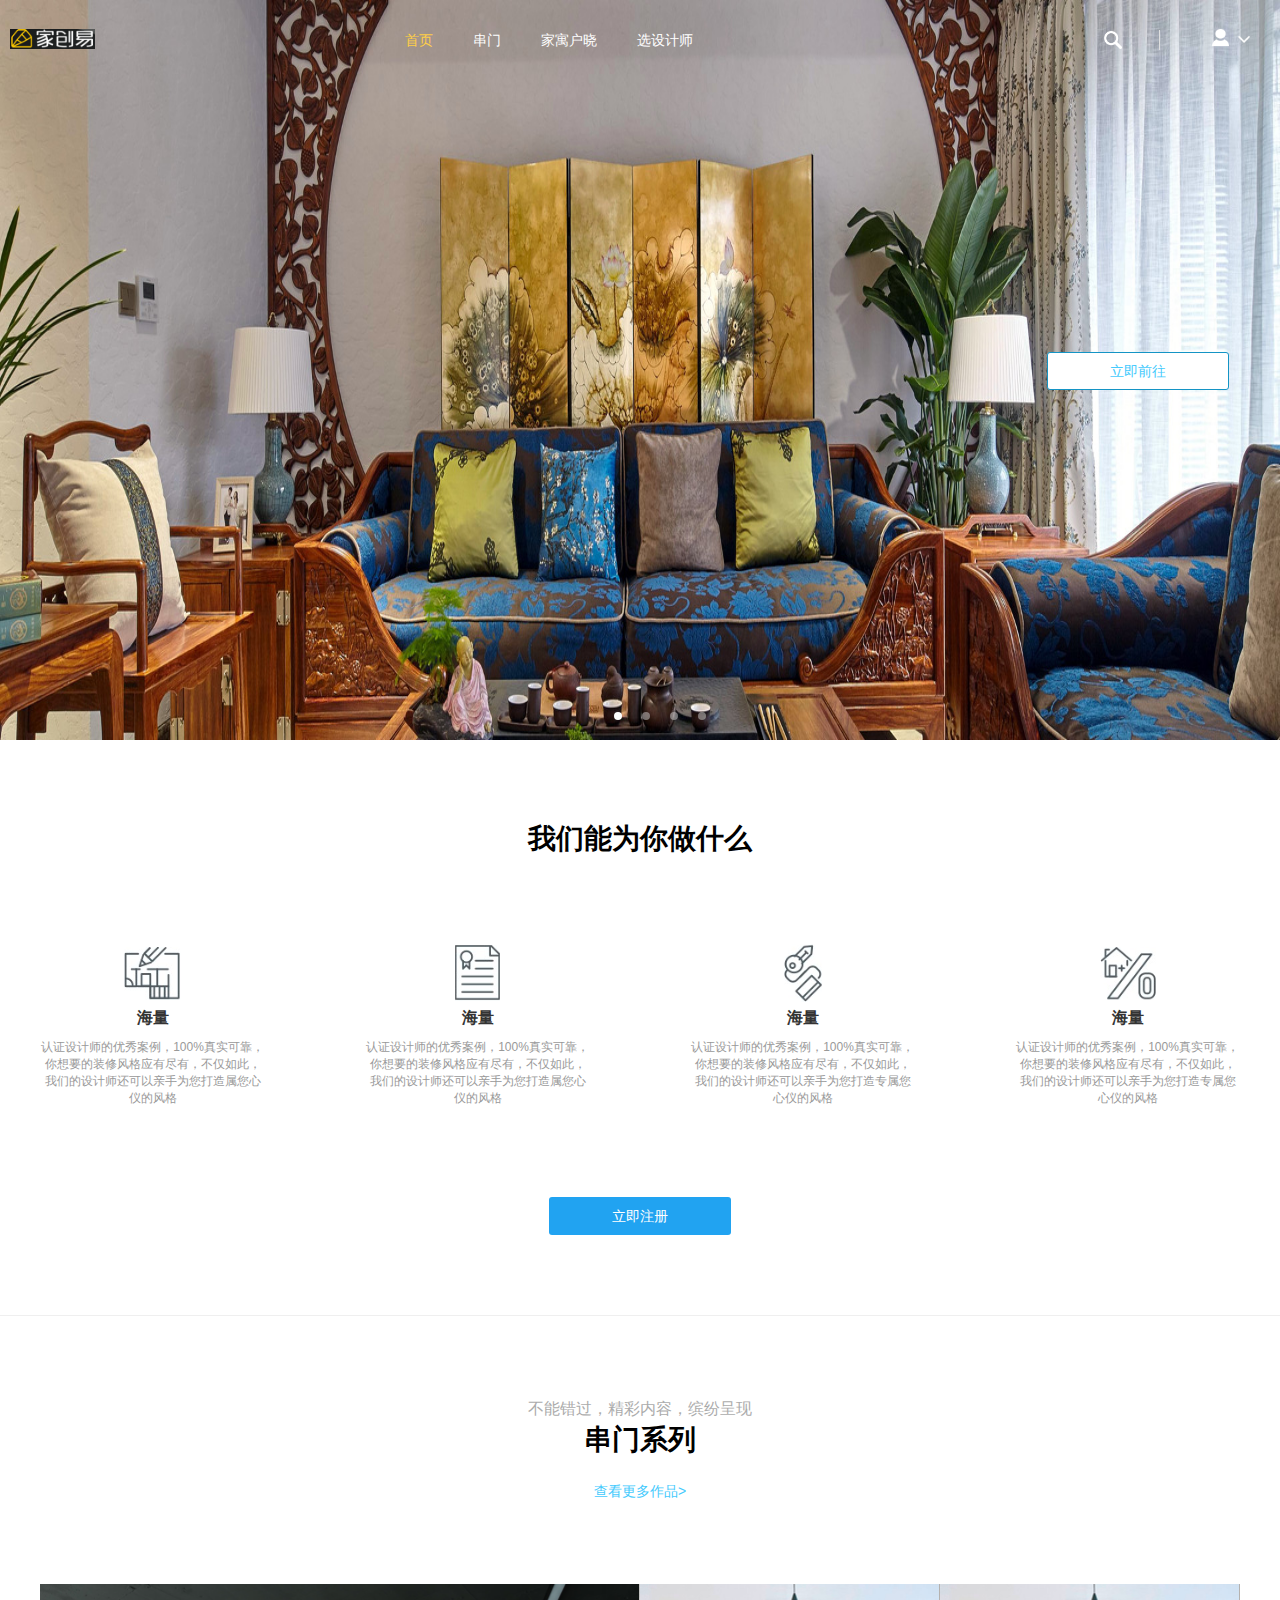
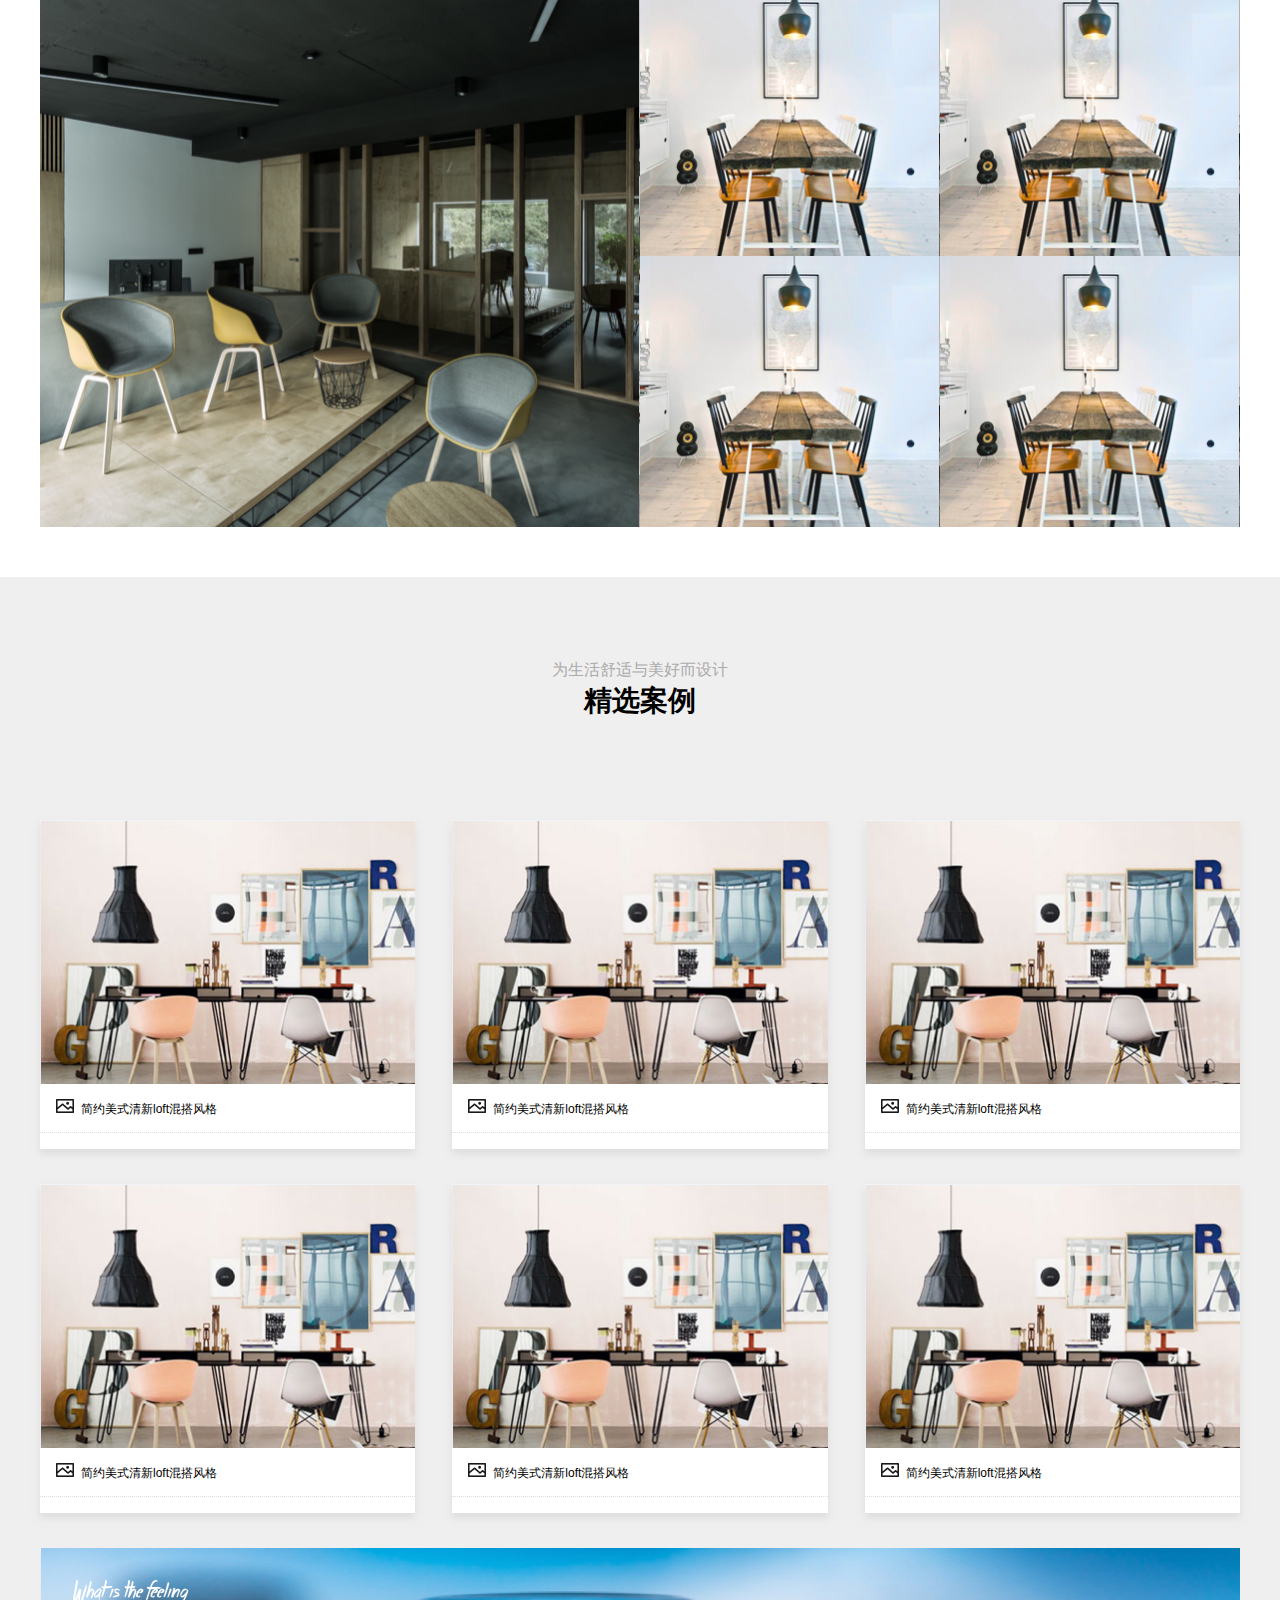
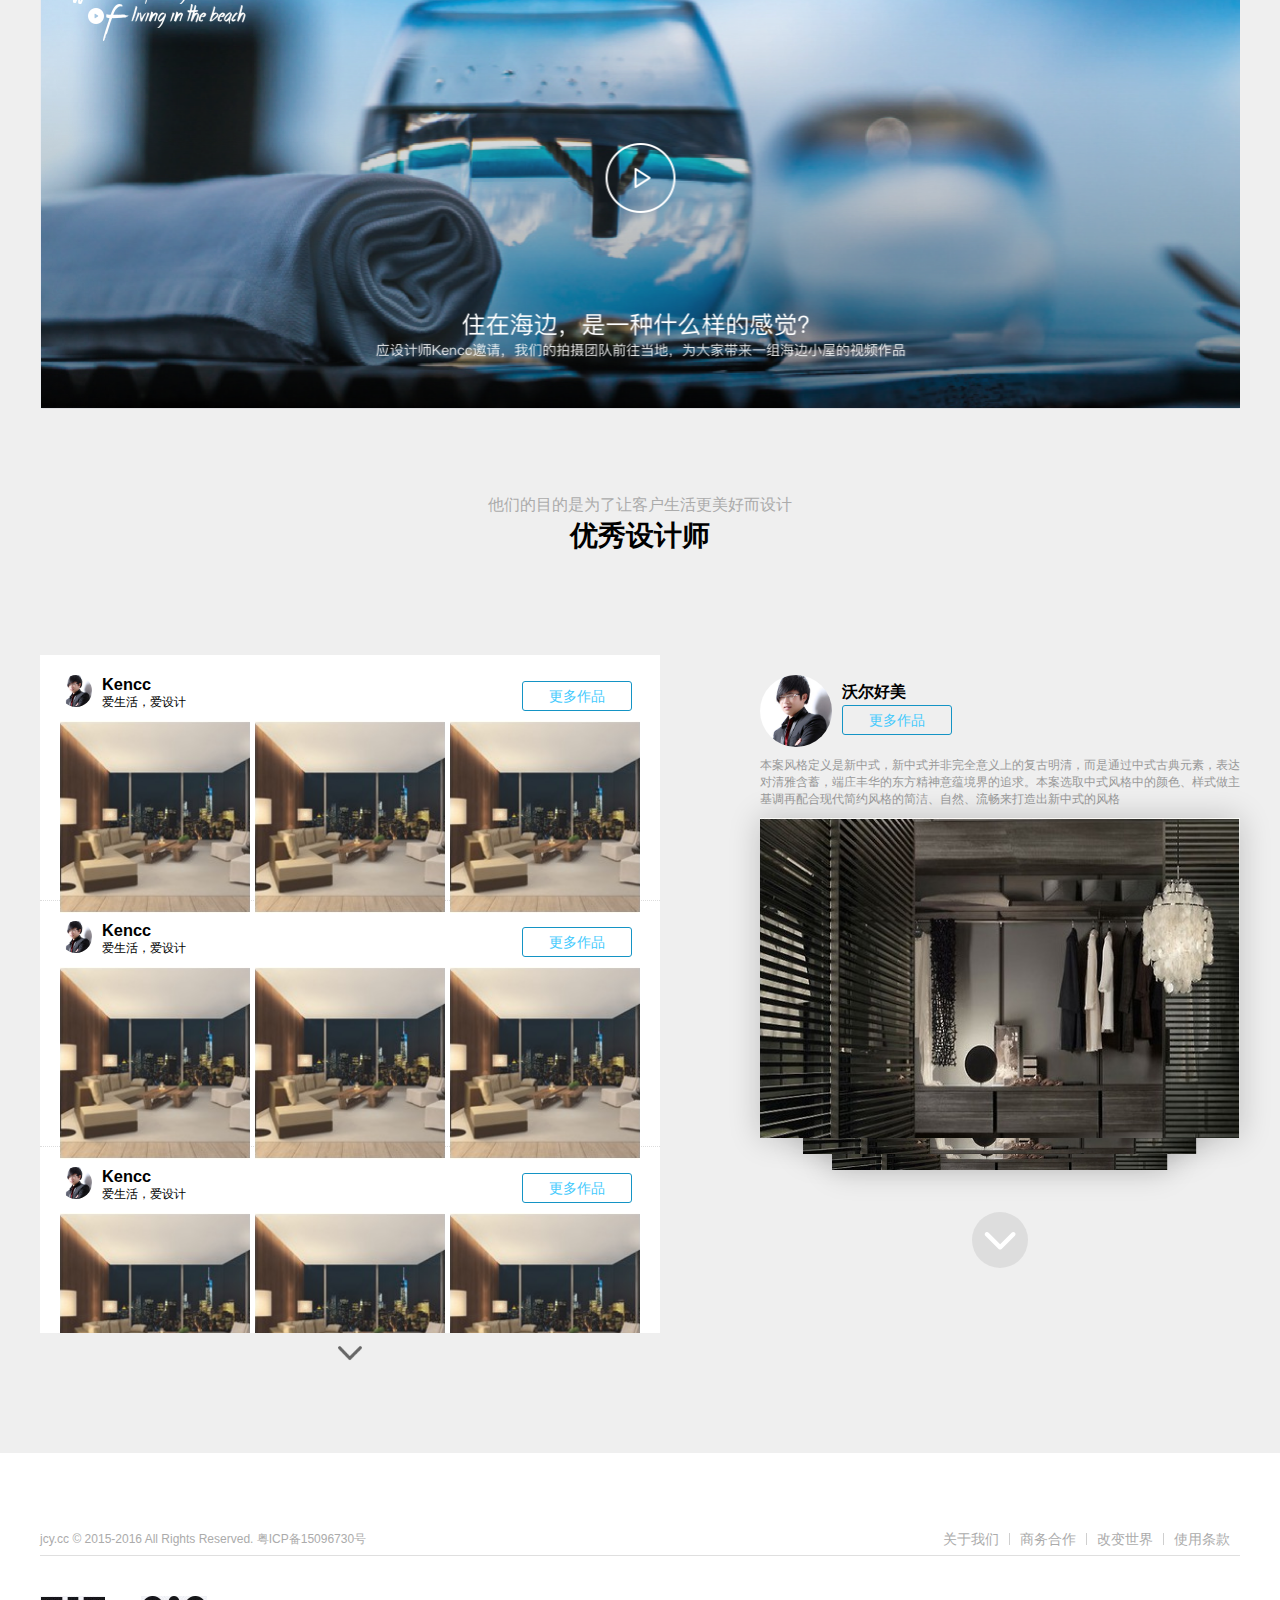
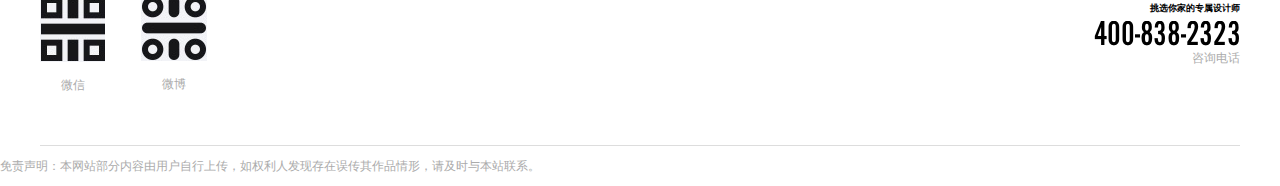
==== commit 47acf58e: "[dengpeng]: 添加幻灯片动画" ====
--- a/index2.html
+++ b/index2.html
@@ -1,473 +1,534 @@
 <!DOCTYPE html>
 <html>
-<head>
- 	<meta charset="utf-8">
-	<title>首页2</title>
-	<link rel="stylesheet" type="text/css" href="./css/global.css">
-	<link rel="stylesheet" type="text/css" href="./css/index2.css">
-	<script type="text/javascript" src="./js/lib/jquery/dist/jquery.min.js"></script>
-</head>
-<body>
-<!-- nav-box开始 -->
-	<div class="top-box clearbox">
-	<!-- nav-box开始 -->
-	    <div class=" nav-box">
-		 	<div class="navbar">
- 		 		<div class="logo">
-  		 			<a href="#">
-         	   			<img src="./images/logo2.png">
-         	  		</a>
-  		 		</div>
- 		 		<div class="nav">
- 		 			<ul>
- 		 				<li> <a href="#">首页 </a> </li>
- 		 				<li> <a href="#">串门 </a> </li>
- 		 				<li> <a href="#">家寓户晓 </a> </li>
- 		 				<li> <a href="#">选设计师 </a> </li>
- 		 			</ul>
- 		 		</div>
-				<div class="search-box">
- 		 			<input type="text" name="search" placeholder=" ">
- 		 		</div>
- 		 		<i></i>
- 		 		<div class="login-box">
- 		 			<dt><span></span><i></i></dt>
- 		 			<dd>
- 		 				<ul>
- 		 					<li> <a href="#"> 登录 </a> </li>
- 		 					<li> <a href="#"> 注册 </a> </li>
- 		 				</ul>
- 		 			</dd>
- 		 		</div>
- 		 		
- 		 	</div>
- 		</div> 	
- 	<!-- nav-box结束 -->
-
-
- 	<!-- carousel开始 -->
-		<div class="carousel clearfix">
-		  	<div class="carousel-box">
-		  		<ul>
-		  			<li>
-		  				<a href=""><img src="./images/carousel-img0.jpg" alt="" /></a>
-		  			</li>
-		  			<li>
-		  				<a href=""><img src="./images/carousel-img0.jpg" alt="" /></a>
-		  			</li>
-    	      <li>
-		  				<a href=""><img src="./images/carousel-img0.jpg" alt="" /></a>
-		  			</li>
-    	      <li>
-		  				<a href=""><img src="./images/carousel-img0.jpg" alt="" /></a>
-		  			</li>
-		  		</ul>
-		  	</div>
-		  	<div class="turn-arrow">
-		  		<a href="#"></a>
-		  		<a href="#"></a>
-		  	</div>
-		  	<div class="slider-page-control">
-		  		<ul>
-		  			<li class="selected"></li>
-		  			<li></li>
-		  			<li></li>
-		  			<li></li>
-		  		</ul>
-		  	</div>
-		  	<span class="msg go"><a href="">立即前往</a></span>
+  <head>
+   	<meta charset="utf-8">
+  	<title>首页2</title>
+  	<link rel="stylesheet" type="text/css" href="./css/global.css">
+  	<link rel="stylesheet" type="text/css" href="./css/index2.css">
+  	<script type="text/javascript" src="./js/lib/jquery/dist/jquery.min.js"></script>
+  </head>
+  <body>
+  	<div class="top-box clearbox">
+      <div class="nav-box">
+        <div class="navbar">
+   		 		<div class="logo">
+            <a href="#">
+              <img src="./images/logo2.png">
+            </a>
+    		 	</div>
+   		 		<div class="nav">
+   		 			<ul>
+   		 				<li>
+                <a href="#">首页</a>
+              </li>
+   		 				<li>
+                <a href="#">串门</a>
+              </li>
+   		 				<li>
+                <a href="#">家寓户晓</a>
+              </li>
+   		 				<li>
+                <a href="#">选设计师</a>
+              </li>
+   		 			</ul>
+   		 		</div>
+  				<div class="search-box">
+   		 			<input type="text" name="search" placeholder="">
+   		 		</div>
+   		 		<div class="login-box">
+   		 			<dt></dt>
+   		 			<dd>
+   		 				<ul>
+   		 					<li>
+                  <a href="#">登录</a>
+                </li>
+   		 					<li>
+                  <a href="#">注册</a>
+                </li>
+   		 				</ul>
+   		 			</dd>
+   		 		</div>
+
+   		 	</div>
+   		</div>
+   	<!-- carousel开始 -->
+  		<div class="carousel clearfix">
+  		  	<div class="carousel-box">
+  		  		<ul class='clearfix'>
+  		  			<li>
+  		  				<a href=""><img src="./images/carousel-img0.jpg" alt="" /></a>
+  		  			</li>
+  		  			<li>
+  		  				<a href=""><img src="./images/carousel-img1.jpg" alt="" /></a>
+  		  			</li>
+      	      <li>
+  		  				<a href=""><img src="./images/carousel-img2.jpg" alt="" /></a>
+  		  			</li>
+      	      <li>
+  		  				<a href=""><img src="./images/carousel-img3.jpg" alt="" /></a>
+  		  			</li>
+  		  		</ul>
+  		  	</div>
+  		  	<div class="turn-arrow">
+  		  		<a href="#"></a>
+  		  		<a href="#"></a>
+  		  	</div>
+  		  	<div class="slider-page-control">
+  		  		<ul>
+  		  			<li class="selected"></li>
+  		  			<li></li>
+  		  			<li></li>
+  		  			<li></li>
+  		  		</ul>
+  		  	</div>
+  		  	<span class="msg go"><a href="">立即前往</a></span>
+    		</div>
+  	<!-- carousel结束 -->
+  	</div>
+  <!-- top-box结束 -->
+  <!-- service开始 -->
+  	<div class="service clearfix">
+  	    <h1>我们能为你做什么</h1>
+  	    <ul>
+    		    <li>
+  		  		<i class="service1"></i>
+  		  		<h3>海量</h3>
+  		  		<p>认证设计师的优秀案例，100%真实可靠，
+  		  			你想要的装修风格应有尽有，不仅如此，我们的设计师还可以亲手为您打造属您心仪的风格
+  		  		</p>
+  		    </li>
+  		    <li>
+  		  		<i class="service2"></i>
+  		  		<h3>海量</h3>
+  		  		<p>认证设计师的优秀案例，100%真实可靠，
+  		  		 	你想要的装修风格应有尽有，不仅如此，我们的设计师还可以亲手为您打造属您心 仪的风格
+  		  		</p>
+  		  	</li>
+  		  	<li>
+  		  		<i class="service3"></i>
+  		  		<h3>海量</h3>
+  		  		<p>认证设计师的优秀案例，100%真实可靠，
+  		  			你想要的装修风格应有尽有，不仅如此，我们的设计师还可以亲手为您打造专属您心仪的风格
+  		  		</p>
+  		  	</li>
+  		  	<li>
+  		  		<i class="service4"></i>
+  		  		<h3>海量</h3>
+  		  		<p>认证设计师的优秀案例，100%真实可靠，
+  		  				你想要的装修风格应有尽有，不仅如此，我们的设计师还可以亲手为您打造专属您心仪的风格
+  		  		</p>
+  		  	</li>
+  		</ul>
+  	</div>
+  <!-- service结束 -->
+
+  <!-- regsiter-box开始 -->
+  	<div class="regsiter-box">
+  		<div class="regsiter">
+  			<a href="#">立即注册</a>
   		</div>
-	<!-- carousel结束 -->
-	</div>
-<!-- top-box结束 -->
-<!-- service开始 -->
-	<div class="service clearfix">
-	    <h1>我们能为你做什么</h1>
-	    <ul>
-  		    <li>
-		  		<i class="service1"></i>
-		  		<h3>海量</h3>
-		  		<p>认证设计师的优秀案例，100%真实可靠，
-		  			你想要的装修风格应有尽有，不仅如此，我们的设计师还可以亲手为您打造属您心仪的风格
-		  		</p>
-		    </li>
-		    <li>
-		  		<i class="service2"></i>
-		  		<h3>海量</h3>
-		  		<p>认证设计师的优秀案例，100%真实可靠，
-		  		 	你想要的装修风格应有尽有，不仅如此，我们的设计师还可以亲手为您打造属您心 仪的风格
-		  		</p>
-		  	</li>
-		  	<li>
-		  		<i class="service3"></i>
-		  		<h3>海量</h3>
-		  		<p>认证设计师的优秀案例，100%真实可靠，
-		  			你想要的装修风格应有尽有，不仅如此，我们的设计师还可以亲手为您打造专属您心仪的风格
-		  		</p>
-		  	</li>
-		  	<li>
-		  		<i class="service4"></i>
-		  		<h3>海量</h3>
-		  		<p>认证设计师的优秀案例，100%真实可靠，
-		  				你想要的装修风格应有尽有，不仅如此，我们的设计师还可以亲手为您打造专属您心仪的风格
-		  		</p>
-		  	</li>
-		</ul>
-	</div>
-<!-- service结束 -->
-
-<!-- regsiter-box开始 -->
-	<div class="regsiter-box">
-		<div class="regsiter">
-			<a href="#">立即注册</a>
-		</div>
-	</div>
-<!-- regsiter-box结束 -->
-
-<!-- class-title开始 -->
-    <div class="class-title">
-  			<p>不能错过，精彩内容，缤纷呈现</p>
-  			<h1>串门系列</h1>
-  			<a href="#">查看更多作品></a>
   	</div>
-<!-- class-title结束 -->
-
-<!-- recommend-box开始 -->
-	<div class="recommend-box clearbox">
-		<div class="section recommend">
-			<div class="recommend-content">
-				<a href="#">
-					<img src="./images/recomend-left.png">
-				</a>
-			</div>
-			<div class="recommend-content">
-				<ul>
-					<li>
-					    <a href="">
-					   		<img src="./images/recomend-right.png">
-					   	</a>
-				    </li>
-					<li>
-					    <a href="">
-					   		<img src="./images/recomend-right.png">
-					   	</a>
-				    </li>
-				</ul>
-				<ul>    
-					<li>
-					    <a href="">
-					   		<img src="./images/recomend-right.png">
-					   	</a> </li>
-					<li>
-					    <a href="">
-					   		<img src="./images/recomend-right.png">
-					   	</a> </li>
-				</ul>
-			</div>
-		</div>
-	</div>
-<!-- recommend-box结束 -->
-
-<!-- case-box开始 -->
-	<div class="case-box clearfix">	
-		<!-- class-title开始 -->
-	    <div class="class-title">
-	  			<p>为生活舒适与美好而设计</p>
-	  			<h1>精选案例</h1>
-	  	</div>
-		<!-- class-title结束 -->
-
-		<!-- case开始 -->
-		<div class="section">
-			<ul class="case clearfix">
-				<li>
-					<a href="#">
-						<img src="./images/case0.png">
-					</a>
-					<p>
-						<i></i>
-						<a href="#">简约美式清新loft混搭风格</a>
-					</p>
-					<p><span>2607</span>收藏</p>
-				</li>
-				<li>
-					<a href="#">
-						<img src="./images/case0.png">
-					</a>
-					<p>
-						<i></i>
-						<a href="#">简约美式清新loft混搭风格</a>
-					</p>
-					<p><span>2607</span>收藏</p>
-				</li>
-				<li>
-					<a href="#">
-						<img src="./images/case0.png">
-					</a>
-					<p>
-						<i></i>
-						<a href="#">简约美式清新loft混搭风格</a>
-					</p>
-					<p><span>2607</span>收藏</p>
-				</li>
-			</ul>
-
-			<ul class="case clearfix">
-				<li>
-					<a href="#">
-						<img src="./images/case0.png">
-					</a>
-					<p>
-						<i></i>
-						<a href="#">简约美式清新loft混搭风格</a>
-					</p>
-					<p><span>2607</span>收藏</p>
-				</li>
-				<li>
-					<a href="#">
-						<img src="./images/case0.png">
-					</a>
-					<p>
-						<i></i>
-						<a href="#">简约美式清新loft混搭风格</a>
-					</p>
-					<p><span>2607</span>收藏</p>
-				</li>
-				<li>
-					<a href="#">
-						<img src="./images/case0.png">
-					</a>
-					<p>
-						<i></i>
-						<a href="#">简约美式清新loft混搭风格</a>
-					</p>
-					<p><span>2607</span>收藏</p>
-				</li>
-			</ul>		
-		</div>
-		<!-- case结束 -->
-
-		<!-- video开始 -->
-  		<div class="section video">
- 				 <img src="./images/video0.png">
+  <!-- regsiter-box结束 -->
+
+  <!-- class-title开始 -->
+      <div class="class-title">
+    			<p>不能错过，精彩内容，缤纷呈现</p>
+    			<h1>串门系列</h1>
+    			<a href="#">查看更多作品></a>
+    	</div>
+  <!-- class-title结束 -->
+
+  <!-- recommend-box开始 -->
+  	<div class="recommend-box clearbox">
+  		<div class="section recommend">
+  			<div class="recommend-content">
+  				<a href="#">
+  					<img src="./images/recomend-left.png">
+  				</a>
+  			</div>
+  			<div class="recommend-content">
+  				<ul>
+  					<li>
+  					    <a href="">
+  					   		<img src="./images/recomend-right.png">
+  					   	</a>
+  				    </li>
+  					<li>
+  					    <a href="">
+  					   		<img src="./images/recomend-right.png">
+  					   	</a>
+  				    </li>
+  				</ul>
+  				<ul>
+  					<li>
+  					    <a href="">
+  					   		<img src="./images/recomend-right.png">
+  					   	</a> </li>
+  					<li>
+  					    <a href="">
+  					   		<img src="./images/recomend-right.png">
+  					   	</a> </li>
+  				</ul>
+  			</div>
   		</div>
- 		<!-- video结束 -->
-
- 		  	<!-- designer开始 -->
-  	    <div class="section">
-          <div class="class-title">
-            <p>他们的目的是为了让客户生活更美好而设计</p>
-            <h1>优秀设计师</h1>
-          </div>
-          <div class="designer-box clearfix">
-             <!-- designer-left开始 -->
-            <div class="designer-left">
-              <div class="designer">
-                <div class="designer-list clearfix">
-                  <div class="designer-pieces clearfix">
-                      <div class="designer-img"> <img src="./images/designer-img.jpg"> </div>
-                      <div class="designer-name">
-                        <h3>Kencc</h3>
-                        <p>爱生活，爱设计</p>
-                      </div>
-                    <span class="msg more-pieces"> <a href="">更多作品</a> </span>
+  	</div>
+  <!-- recommend-box结束 -->
+
+  <!-- case-box开始 -->
+  	<div class="case-box clearfix">
+  		<!-- class-title开始 -->
+  	    <div class="class-title">
+  	  			<p>为生活舒适与美好而设计</p>
+  	  			<h1>精选案例</h1>
+  	  	</div>
+  		<!-- class-title结束 -->
+
+  		<!-- case开始 -->
+  		<div class="section">
+  			<ul class="case clearfix">
+  				<li>
+  					<a href="#">
+  						<img src="./images/case0.png">
+  					</a>
+  					<p>
+  						<i></i>
+  						<a href="#">简约美式清新loft混搭风格</a>
+  					</p>
+  					<p><span>2607</span>收藏</p>
+  				</li>
+  				<li>
+  					<a href="#">
+  						<img src="./images/case0.png">
+  					</a>
+  					<p>
+  						<i></i>
+  						<a href="#">简约美式清新loft混搭风格</a>
+  					</p>
+  					<p><span>2607</span>收藏</p>
+  				</li>
+  				<li>
+  					<a href="#">
+  						<img src="./images/case0.png">
+  					</a>
+  					<p>
+  						<i></i>
+  						<a href="#">简约美式清新loft混搭风格</a>
+  					</p>
+  					<p><span>2607</span>收藏</p>
+  				</li>
+  			</ul>
+
+  			<ul class="case clearfix">
+  				<li>
+  					<a href="#">
+  						<img src="./images/case0.png">
+  					</a>
+  					<p>
+  						<i></i>
+  						<a href="#">简约美式清新loft混搭风格</a>
+  					</p>
+  					<p><span>2607</span>收藏</p>
+  				</li>
+  				<li>
+  					<a href="#">
+  						<img src="./images/case0.png">
+  					</a>
+  					<p>
+  						<i></i>
+  						<a href="#">简约美式清新loft混搭风格</a>
+  					</p>
+  					<p><span>2607</span>收藏</p>
+  				</li>
+  				<li>
+  					<a href="#">
+  						<img src="./images/case0.png">
+  					</a>
+  					<p>
+  						<i></i>
+  						<a href="#">简约美式清新loft混搭风格</a>
+  					</p>
+  					<p><span>2607</span>收藏</p>
+  				</li>
+  			</ul>
+  		</div>
+  		<!-- case结束 -->
+
+  		<!-- video开始 -->
+    		<div class="section video">
+   				 <img src="./images/video0.png">
+    		</div>
+   		<!-- video结束 -->
+
+   		  	<!-- designer开始 -->
+    	    <div class="section">
+            <div class="class-title">
+              <p>他们的目的是为了让客户生活更美好而设计</p>
+              <h1>优秀设计师</h1>
+            </div>
+            <div class="designer-box clearfix">
+               <!-- designer-left开始 -->
+              <div class="designer-left">
+                <div class="designer">
+                  <div class="designer-list">
+                    <div class="designer-pieces clearfix">
+                        <div class="designer-img"> <img src="./images/designer-img.jpg"> </div>
+                        <div class="designer-name">
+                          <h3>Kencc</h3>
+                          <p>爱生活，爱设计</p>
+                        </div>
+                      <span class="msg more-pieces">
+                        <a href="">更多作品</a>
+                      </span>
+                    </div>
+                    <ul>
+                      <li>
+                        <a href="">
+                          <img src="./images/works-img0.png">
+                        </a>
+                      </li>
+                      <li>
+                        <a href="">
+                          <img src="./images/works-img0.png">
+                        </a>
+                      </li>
+                      <li>
+                        <a href="">
+                          <img src="./images/works-img0.png">
+                        </a>
+                      </li>
+                    </ul>
                   </div>
-                  <ul>
-                    <li>
-                      <a href=""> <img src="./images/works-img0.png"></a>
+
+                  <div class="designer-list">
+                    <div class="designer-pieces clearfix">
+                        <div class="designer-img">
+                          <img src="./images/designer-img.jpg">
+                        </div>
+                        <div class="designer-name">
+                          <h3>Kencc</h3>
+                          <p>爱生活，爱设计</p>
+                        </div>
+                      <span class="msg more-pieces">
+                        <a href="">更多作品</a>
+                      </span>
+                    </div>
+                    <ul>
+                      <li>
+                        <a href="">
+                          <img src="./images/works-img0.png">
+                        </a>
+                      </li>
+                      <li>
+                        <a href="">
+                          <img src="./images/works-img0.png">
+                        </a>
+                      </li>
+                      <li>
+                        <a href="">
+                          <img src="./images/works-img0.png">
+                        </a>
+                      </li>
+                    </ul>
+                  </div>
+
+                  <div class="designer-list">
+                    <div class="designer-pieces clearfix">
+                        <div class="designer-img">
+                          <img src="./images/designer-img.jpg">
+                        </div>
+                        <div class="designer-name">
+                          <h3>Kencc</h3>
+                          <p>爱生活，爱设计</p>
+                        </div>
+                      <span class="msg more-pieces">
+                        <a href="">更多作品</a>
+                      </span>
+                    </div>
+                    <ul>
+                      <li>
+                        <a href="">
+                          <img src="./images/works-img0.png">
+                        </a>
+                      </li>
+                      <li>
+                        <a href="">
+                          <img src="./images/works-img0.png">
+                        </a>
+                      </li>
+                      <li>
+                        <a href="">
+                          <img src="./images/works-img0.png">
+                        </a>
+                      </li>
+                    </ul>
+                  </div>
+
+                  <div class="designer-list">
+                    <div class="designer-pieces clearfix">
+                        <div class="designer-img">
+                          <img src="./images/designer-img.jpg">
+                        </div>
+                        <div class="designer-name">
+                          <h3>Kencc</h3>
+                          <p>爱生活，爱设计</p>
+                        </div>
+                      <span class="msg more-pieces">
+                        <a href="">更多作品</a>
+                      </span>
+                    </div>
+                    <ul>
+                      <li>
+                        <a href="">
+                          <img src="./images/works-img0.png">
+                        </a>
+                      </li>
+                      <li>
+                        <a href="">
+                          <img src="./images/works-img0.png">
+                        </a>
+                      </li>
+                      <li>
+                        <a href="">
+                          <img src="./images/works-img0.png">
+                        </a>
+                      </li>
+                    </ul>
+                  </div>
+
+                  <div class="designer-list">
+                    <div class="designer-pieces clearfix">
+                        <div class="designer-img">
+                          <img src="./images/designer-img.jpg">
+                        </div>
+                        <div class="designer-name">
+                          <h3>Kencc</h3>
+                          <p>爱生活，爱设计</p>
+                        </div>
+                      <span class="msg more-pieces">
+                        <a href="">更多作品</a>
+                      </span>
+                    </div>
+                    <ul>
+                      <li>
+                        <a href="">
+                          <img src="./images/works-img0.png">
+                        </a>
+                      </li>
+                      <li>
+                        <a href="">
+                          <img src="./images/works-img0.png">
+                        </a>
+                      </li>
+                      <li>
+                        <a href="">
+                          <img src="./images/works-img0.png">
+                        </a>
+                      </li>
+                    </ul>
+                  </div>
+                  <div class="designer-list">
+                    <div class="designer-pieces clearfix">
+                        <div class="designer-img">
+                          <img src="./images/designer-img.jpg">
+                        </div>
+                        <div class="designer-name">
+                          <h3>Kencc</h3>
+                          <p>爱生活，爱设计</p>
+                        </div>
+                      <span class="msg more-pieces">
+                        <a href="">更多作品</a>
+                      </span>
+                    </div>
+                    <ul>
+                      <li>
+                        <a href="">
+                          <img src="./images/works-img0.png">
+                        </a>
+                      </li>
+                      <li>
+                        <a href="">
+                          <img src="./images/works-img0.png">
+                        </a>
+                      </li>
+                      <li>
+                        <a href="">
+                          <img src="./images/works-img0.png">
+                        </a>
+                      </li>
+                    </ul>
+                  </div>
+                </div>
+                <div class="designer-pieces-scroll"></div>
+              </div>
+
+               <!-- designer-left结束 -->
+
+    	    	   <!-- designer-right开始 -->
+    	    		<div class="designer-right">
+    	    			<div class="designer-pieces clearfix">
+    	    					<div class="designer-img">
+                      <img src="./images/designer-img.jpg">
+                    </div>
+    	    					<div class="designer-name">
+    	    						<h3>沃尔好美</h3>
+    	    						<span class="msg more-pieces"> <a href="">更多作品</a> </span>
+    	    					</div>
+    	    			</div>
+    	    			<p>本案风格定义是新中式，新中式并非完全意义上的复古明清，而是通过中式古典元素，表达对清雅含蓄，端庄丰华的东方精神意蕴境界的追求。本案选取中式风格中的颜色、样式做主基调再配合现代简约风格的简洁、自然、流畅来打造出新中式的风格</p>
+    	    			<div class="designer-carousel">
+    	    				<ul>
+    	    					<li class="designer-carousel1">
+                       <a href=""> <img src="./images/right-pieces0.png"> </a>
                     </li>
-                    <li>
-                      <a href=""> <img src="./images/works-img0.png"></a>
+    	    					<li class="designer-carousel2">
+                       <a href=""> <img src="./images/right-pieces0.png"></a>
                     </li>
-                    <li>
-                      <a href=""> <img src="./images/works-img0.png"></a>
+    	    					<li class="designer-carousel3">
+                       <a href=""> <img src="./images/right-pieces0.png"></a>
                     </li>
-                  </ul>
-                </div>
-
-                <div class="designer-list clearfix">
-                  <div class="designer-pieces clearfix">
-                      <div class="designer-img"> <img src="./images/designer-img.jpg"> </div>
-                      <div class="designer-name">
-                        <h3>Kencc</h3>
-                        <p>爱生活，爱设计</p>
-                      </div>
-                    <span class="msg more-pieces"> <a href="">更多作品</a> </span>
-                  </div>
-                  <ul>
-                    <li>
-                      <a href=""> <img src="./images/works-img0.png"></a>
-                    </li>
-                    <li>
-                      <a href=""> <img src="./images/works-img0.png"></a>
-                    </li>
-                    <li>
-                      <a href=""> <img src="./images/works-img0.png"></a>
-                    </li>
-                  </ul>
-                </div>
-
-                <div class="designer-list clearfix">
-                  <div class="designer-pieces clearfix">
-                      <div class="designer-img"> <img src="./images/designer-img.jpg"> </div>
-                      <div class="designer-name">
-                        <h3>Kencc</h3>
-                        <p>爱生活，爱设计</p>
-                      </div>
-                    <span class="msg more-pieces"> <a href="">更多作品</a> </span>
-                  </div>
-                  <ul>
-                    <li>
-                      <a href=""> <img src="./images/works-img0.png"></a>
-                    </li>
-                    <li>
-                      <a href=""> <img src="./images/works-img0.png"></a>
-                    </li>
-                    <li>
-                      <a href=""> <img src="./images/works-img0.png"></a>
-                    </li>
-                  </ul>
-                </div> 
-
-                <div class="designer-list clearfix">
-                  <div class="designer-pieces clearfix">
-                      <div class="designer-img"> <img src="./images/designer-img.jpg"> </div>
-                      <div class="designer-name">
-                        <h3>Kencc</h3>
-                        <p>爱生活，爱设计</p>
-                      </div>
-                    <span class="msg more-pieces"> <a href="">更多作品</a> </span>
-                  </div>
-                  <ul>
-                    <li>
-                      <a href=""> <img src="./images/works-img0.png"></a>
-                    </li>
-                    <li>
-                      <a href=""> <img src="./images/works-img0.png"></a>
-                    </li>
-                    <li>
-                      <a href=""> <img src="./images/works-img0.png"></a>
-                    </li>
-                  </ul>
-                </div>
-
-                <div class="designer-list clearfix">
-                  <div class="designer-pieces clearfix">
-                      <div class="designer-img"> <img src="./images/designer-img.jpg"> </div>
-                      <div class="designer-name">
-                        <h3>Kencc</h3>
-                        <p>爱生活，爱设计</p>
-                      </div>
-                    <span class="msg more-pieces"> <a href="">更多作品</a> </span>
-                  </div>
-                  <ul>
-                    <li>
-                      <a href=""> <img src="./images/works-img0.png"></a>
-                    </li>
-                    <li>
-                      <a href=""> <img src="./images/works-img0.png"></a>
-                    </li>
-                    <li>
-                      <a href=""> <img src="./images/works-img0.png"></a>
-                    </li>
-                  </ul>
-                </div>
-                <div class="designer-list clearfix">
-                  <div class="designer-pieces clearfix">
-                      <div class="designer-img"> <img src="./images/designer-img.jpg"> </div>
-                      <div class="designer-name">
-                        <h3>Kencc</h3>
-                        <p>爱生活，爱设计</p>
-                      </div>
-                    <span class="msg more-pieces"> <a href="">更多作品</a> </span>
-                  </div>
-                  <ul>
-                    <li>
-                      <a href=""> <img src="./images/works-img0.png"></a>
-                    </li>
-                    <li>
-                      <a href=""> <img src="./images/works-img0.png"></a>
-                    </li>
-                    <li>
-                      <a href=""> <img src="./images/works-img0.png"></a>
-                    </li>
-                  </ul>
-                </div>
-
-                
-
-              </div>
-              <div class="designer-pieces-scroll"></div> 
-
-            </div>
-
-             <!-- designer-left结束 -->
-
-  	    	   <!-- designer-right开始 -->
-  	    		<div class="designer-right">
-  	    			<div class="designer-pieces clearfix">
-  	    					<div class="designer-img"> <img src="./images/designer-img.jpg"> </div>
-  	    					<div class="designer-name">
-  	    						<h3>沃尔好美</h3>
-  	    						<span class="msg more-pieces"> <a href="">更多作品</a> </span>
-  	    					</div>
-  	    			</div>
-  	    			<p>本案风格定义是新中式，新中式并非完全意义上的复古明清，而是通过中式古典元素，表达对清雅含蓄，端庄丰华的东方精神意蕴境界的追求。本案选取中式风格中的颜色、样式做主基调再配合现代简约风格的简洁、自然、流畅来打造出新中式的风格</p>
-  	    			<div class="designer-carousel">
-  	    				<ul>
-  	    					<li class="designer-carousel1">
-                     <a href=""> <img src="./images/right-pieces0.png"> </a> 
-                  </li>
-  	    					<li class="designer-carousel2">
-                     <a href=""> <img src="./images/right-pieces0.png"></a>
-                  </li>
-  	    					<li class="designer-carousel3">
-                     <a href=""> <img src="./images/right-pieces0.png"></a> 
-                  </li>
-  	    				</ul>
-  	    				<div class="designer-carousel-scroll"><i></i></div>
-  	    			</div>
-
-  	    		</div>
-  	    	   <!-- designer-right结束 -->
-
-  	    	</div>
+    	    				</ul>
+    	    				<div class="designer-carousel-scroll"><i></i></div>
+    	    			</div>
+
+    	    		</div>
+    	    	   <!-- designer-right结束 -->
+
+    	    	</div>
+    	    </div>
+    	<!-- designer结束 -->
+  	</div>
+  <!-- casecase-box结束 -->
+
+  <!-- footer开始 -->
+  	<div class="footer clearfix">
+  	 	<div class="footer-nav clearfix">
+  	  		<p>jcy.cc © 2015-2016 All Rights Reserved. 粤ICP备15096730号</p>
+  	  		<ul>
+  	  			<li> <a href=""> 关于我们 </a> </li>
+  	  			<li> <a href=""> 商务合作 </a> </li>
+  	  			<li> <a href=""> 改变世界 </a> </li>
+  	  			<li> <a href=""> 使用条款 </a> </li>
+  	  		</ul>
+  	 	</div>
+
+  	 	<div class="message clearfix">
+  	  		<div class="wechat">
+  	  			<img src="./images/wechat.png">
+  	  			<p>微信</p>
+  	  		</div>
+  	  		<div class="weibo">
+  				<img src="./images/weibo.png">
+  	  			<p>微博</p>
+  	  		</div>
+  	  		<div class="phone-msg">
+  	  			<h6>挑选你家的专属设计师</h6>
+  	  			<h1><img src="./images/pohone0.png"></h1>
+  	  			<p>咨询电话</p>
+  	  		</div>
   	    </div>
-  	<!-- designer结束 -->
-	</div>	
-<!-- casecase-box结束 -->
-
-<!-- footer开始 -->
-	<div class="footer clearfix">
-	 	<div class="footer-nav clearfix">
-	  		<p>jcy.cc © 2015-2016 All Rights Reserved. 粤ICP备15096730号</p>
-	  		<ul>
-	  			<li> <a href=""> 关于我们 </a> </li>
-	  			<li> <a href=""> 商务合作 </a> </li>
-	  			<li> <a href=""> 改变世界 </a> </li>
-	  			<li> <a href=""> 使用条款 </a> </li>
-	  		</ul>
-	 	</div>
-
-	 	<div class="message clearfix">
-	  		<div class="wechat">
-	  			<img src="./images/wechat.png">
-	  			<p>微信</p>
-	  		</div>
-	  		<div class="weibo">
-				<img src="./images/weibo.png">
-	  			<p>微博</p>
-	  		</div>
-	  		<div class="phone-msg">
-	  			<h6>挑选你家的专属设计师</h6>
-	  			<h1><img src="./images/pohone0.png"></h1>
-	  			<p>咨询电话</p>
-	  		</div>
-	    </div>
-	    <p>免责声明：本网站部分内容由用户自行上传，如权利人发现存在误传其作品情形，请及时与本站联系。</p>
-	</div>
- <!-- footer结束  -->
-</body>
-<script type="text/javascript" src="./js/index.js"></script>
-</body>
-</html>+  	    <p>免责声明：本网站部分内容由用户自行上传，如权利人发现存在误传其作品情形，请及时与本站联系。</p>
+  	</div>
+   <!-- footer结束  -->
+  </body>
+  <script type="text/javascript" src="./js/index2.js"></script>
+</html>
--- a/css/index2.css
+++ b/css/index2.css
@@ -35,40 +35,56 @@
 }
 /*navbar开始*/
 .nav-box{
-    position: absolute;
-    top: 0px;
-    z-index: 1999;
-    width: 100%;
-    margin: 2.5rem 0;
-}
+	position: absolute;
+	z-index: 1999;
+	width: 100%;
+	padding: 2.5rem 0;
+}
+
 .navbar {
 	height: 3rem;
-    display: flex;
-}
-.logo{
-    margin-top: 0.5rem;
+  display: flex;
+	padding: 0 1rem;
+	align-items: center;;
 }
 .nav{
 	flex: 1;
-	padding-left:30rem; 
+	padding-left: 30rem;
 }
 .nav a {
-    display: block;
-    padding: 0 1rem;
-    color: #fff;
-    line-height: 3rem;
-    height: 3rem;
-}
-.nav ul li:first-child a,.nav a:hover{
-    color:#FFCF46;
-}
-.nav li{
-    float: left;
-} 
+	display: block;
+	padding: 0 1rem;
+	color: #fff;
+	line-height: 3rem;
+	height: 3rem;
+}
+.nav ul {
+	display: flex;
+}
+.nav ul li {
+	margin-right: 2rem;
+}
+.nav ul li:last-child{
+	margin-right: 0;
+}
+.nav ul li:first-child a, .nav a:hover{
+  color:#FFCF46;
+}
 
 .search-box{
-    float: right;
-    padding-right: 2.5rem;
+	float: right;
+	padding-right: 2.5rem;
+	display: flex;
+	align-items: flex-start;
+}
+.search-box::after{
+	content: "";
+	display: inline-block;
+	/*display: block;*/
+	width: 0.1rem;
+	height: 2rem;
+	background: #dfdfdf;
+	margin: 0.3rem 1rem 0 2.5em;
 
 }
 .search-box input{
@@ -90,28 +106,28 @@
     margin: 0.3rem 1rem 0 0;
 }
 .login-box{
-
     width: 7.5rem;
-    padding: 0 1.4;
+    padding: 0 1.4rem;
 }
 .login-box dt{
-    position: relative;
-
-}
-.login-box dt span{
-    display: inline-block;
-    width: 2.5rem;
-    height: 2.5rem;
-    background: url(../images/personal2.png) no-repeat;
-    background-size: 2.3rem;
-}
-.login-box dt i{
-    display: inline-block;
-    width: 2.0rem;
-    height: 2.5rem;
-    background: url(../images/bottom-scroll0.png) no-repeat 50% 50% ;
-    background-size: 1.2rem;
-     margin:0;
+	position: relative;
+}
+.login-box dt::before{
+	content: "";
+	display: inline-block;
+	width: 2.5rem;
+	height: 2.5rem;
+	background: url(../images/personal2.png) no-repeat;
+	background-size: 2.3rem;
+}
+.login-box dt::after{
+	content: "";
+	display: inline-block;
+	width: 2.0rem;
+	height: 2.5rem;
+	background: url(../images/bottom-scroll0.png) no-repeat 50% 50% ;
+	background-size: 1.2rem;
+	margin:0;
 }
 .login-box:hover{
     cursor: pointer;
@@ -161,17 +177,14 @@
 }
 
 .carousel-box{
-    position: relative;
-    height: 74rem;
-    width: 128rem;
-    margin: 0 auto;
-    overflow: hidden;
-    width: 128rem;
+	position: relative;
+	height: 74rem;
+	margin: 0 auto;
+	overflow: hidden;
 }
 
 .carousel-box ul {
-    position: relative;
-    width: 512rem;
+	position: relative;
 }
 .carousel-box ul li{
     list-style: none;
@@ -404,7 +417,7 @@
 .case li p:last-child{
     line-height: 5rem;
     border: none;
-    padding: 0 1.5rem; 
+    padding: 0 1.5rem;
     color: #999;
 }
 .case p i{
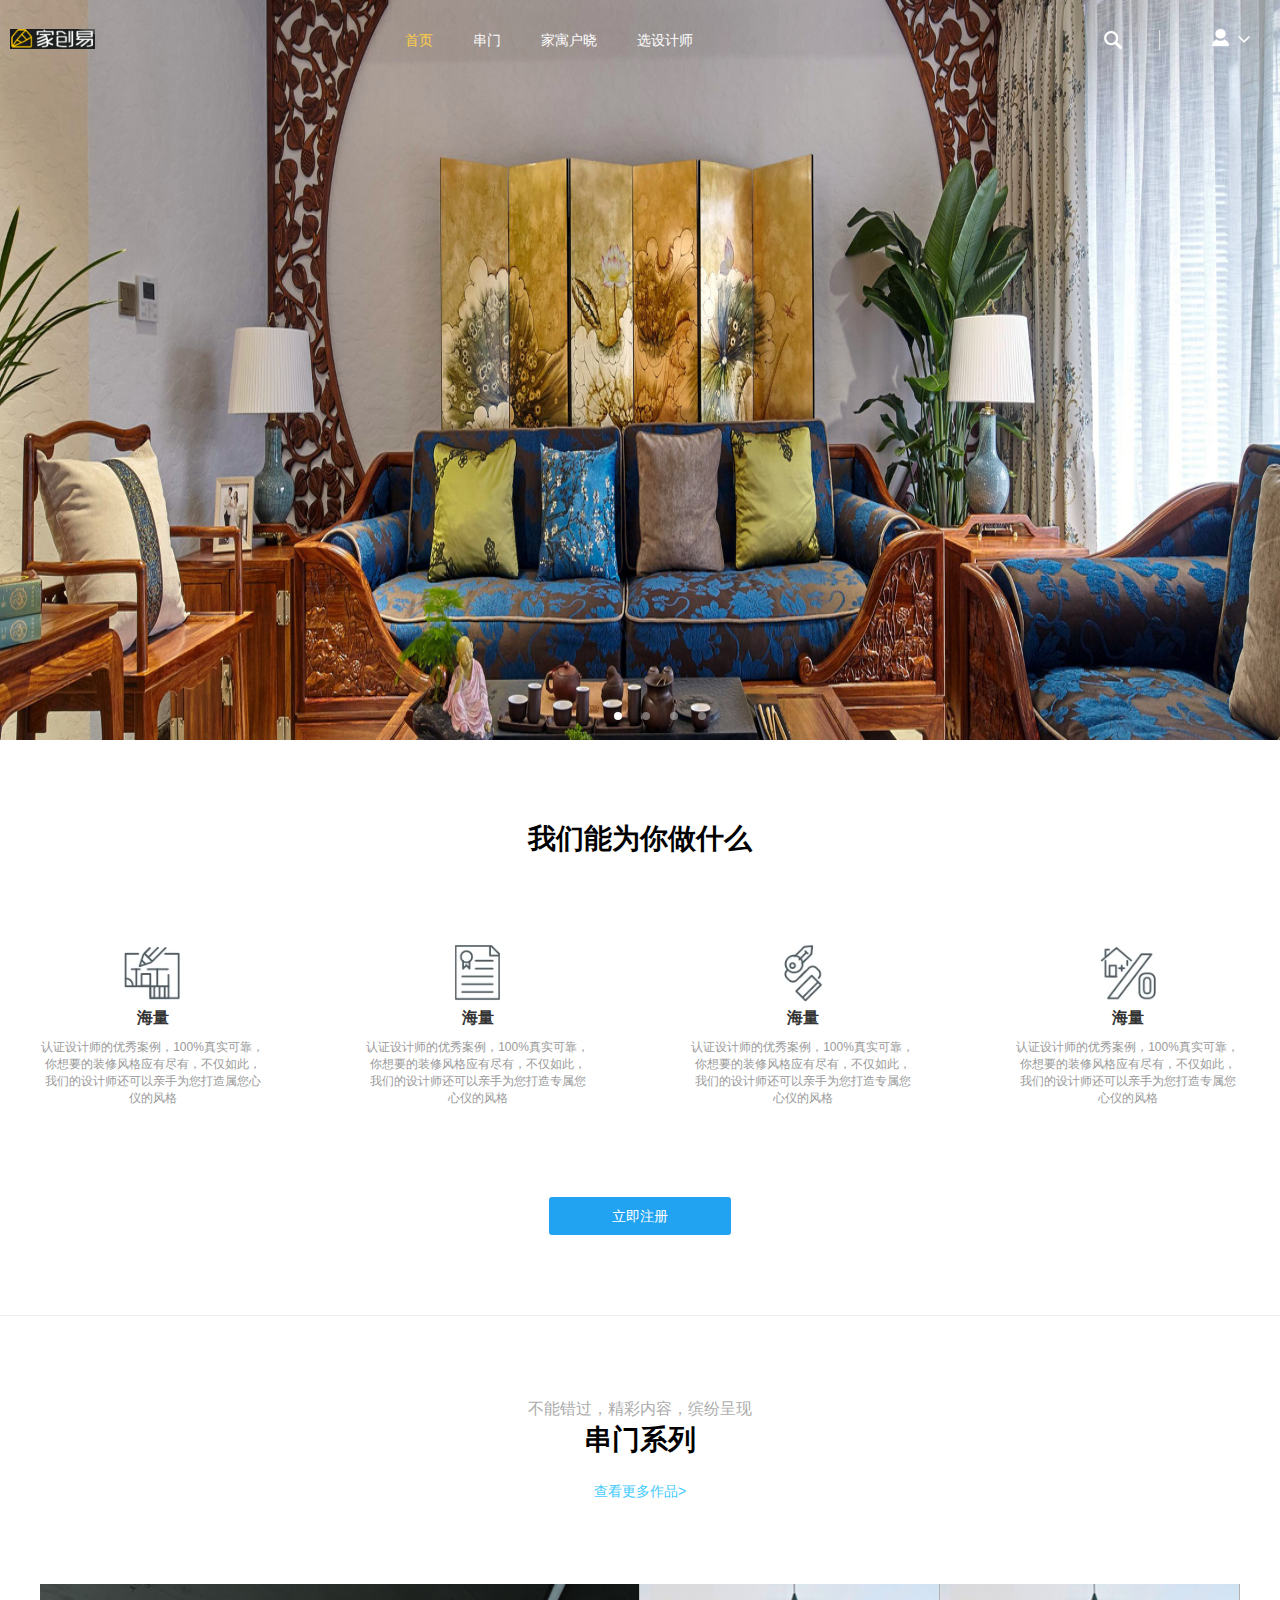
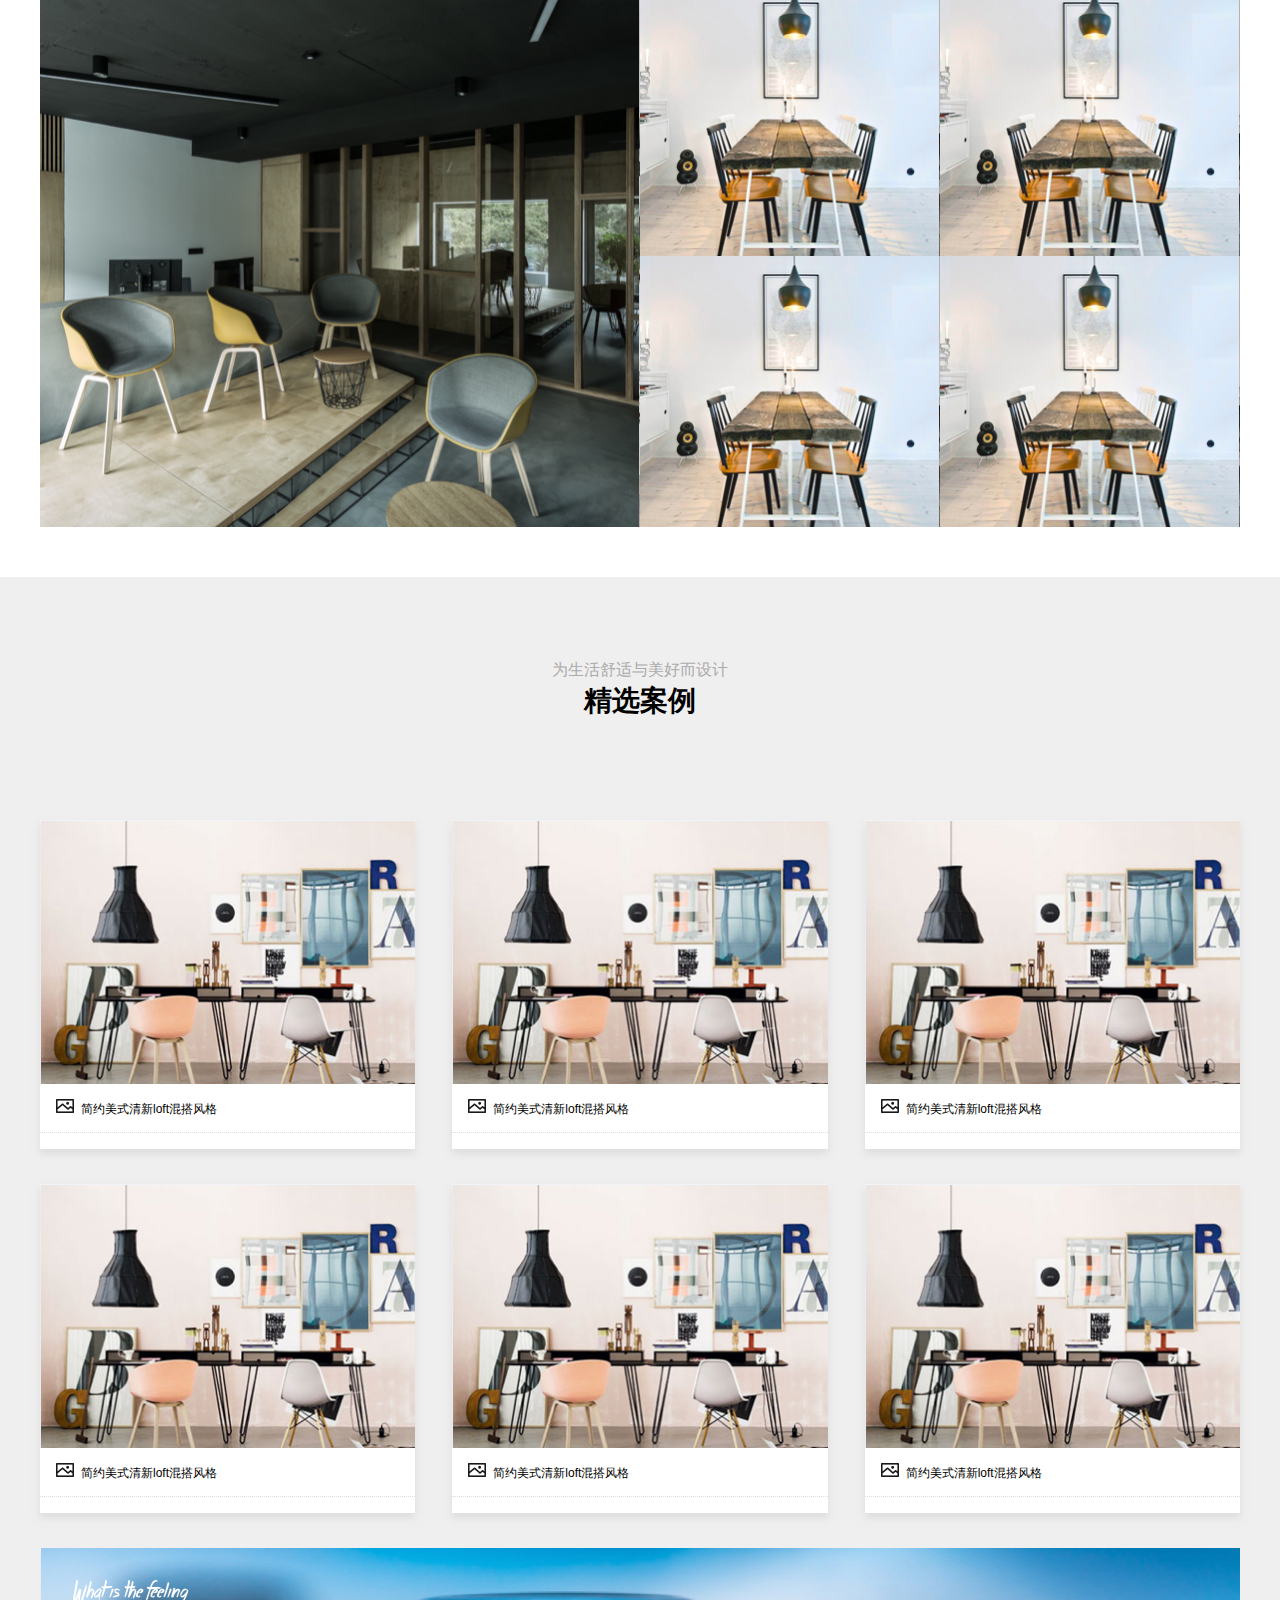
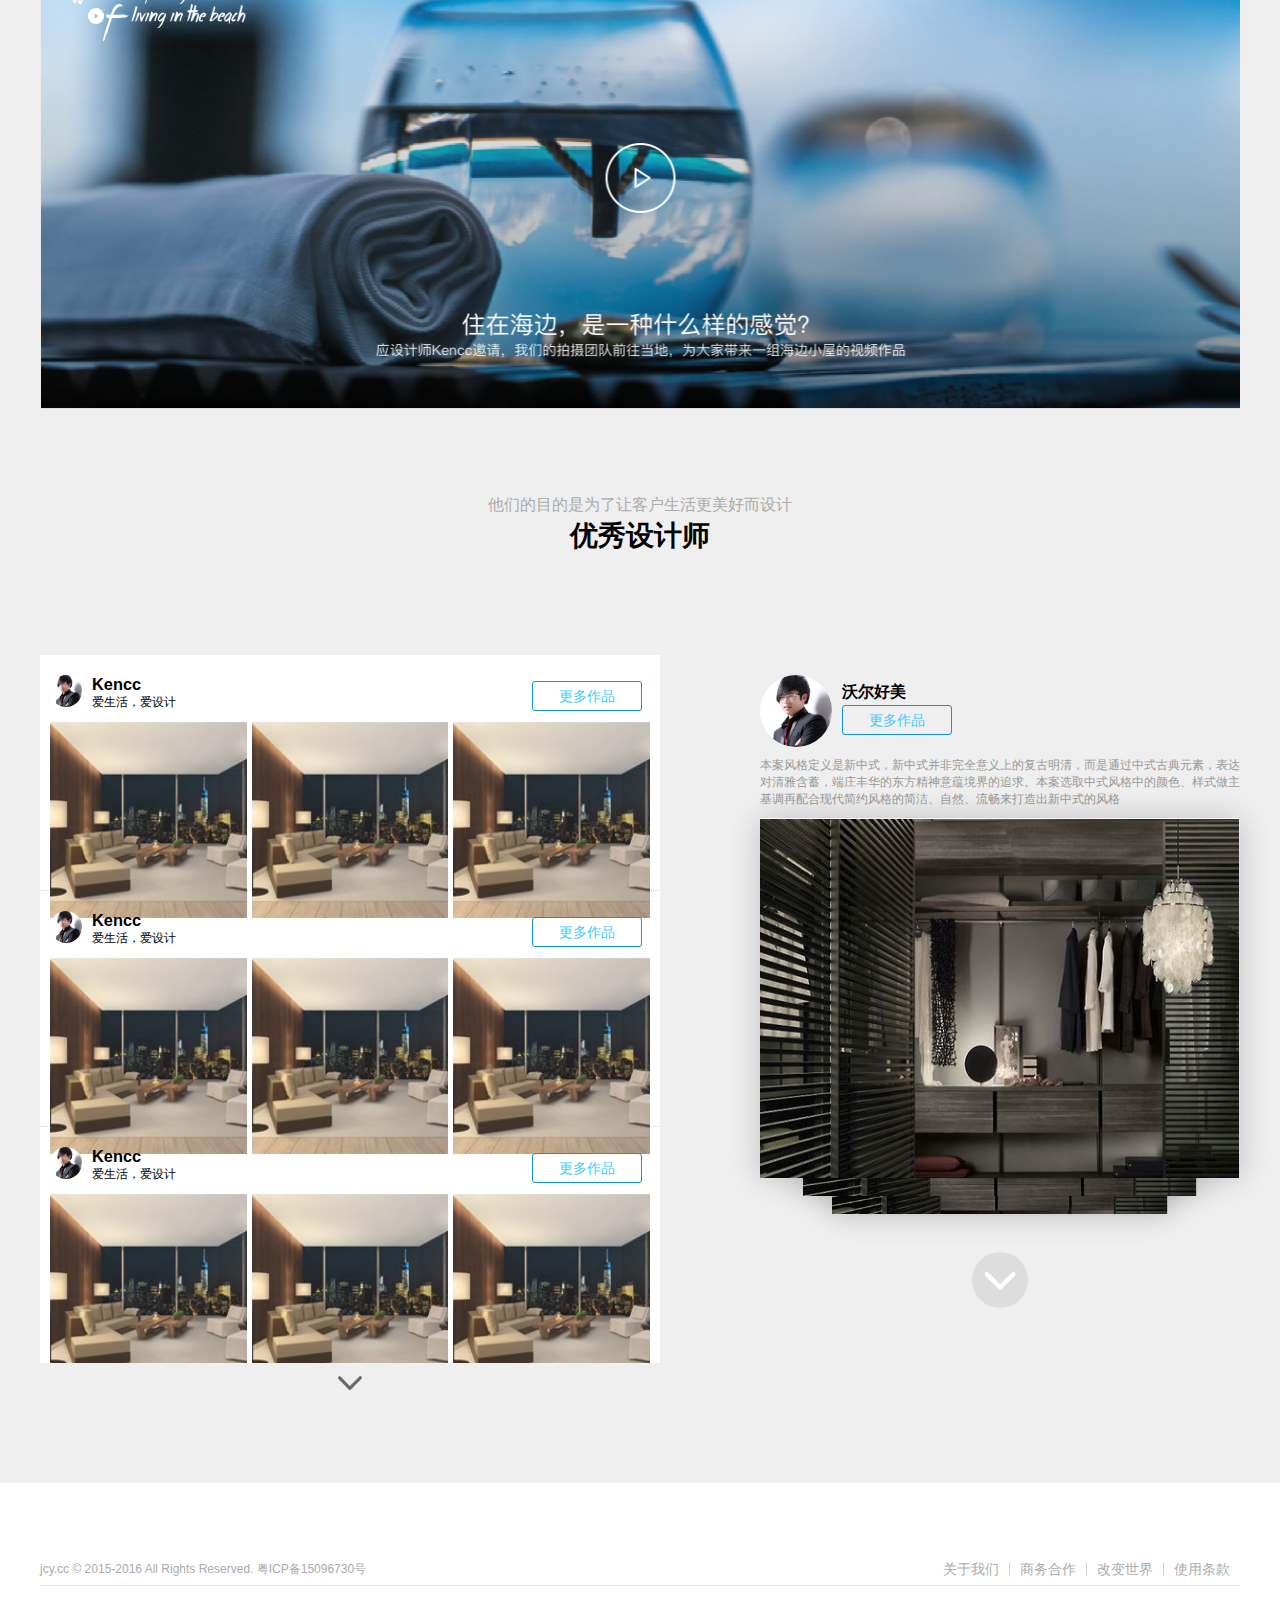
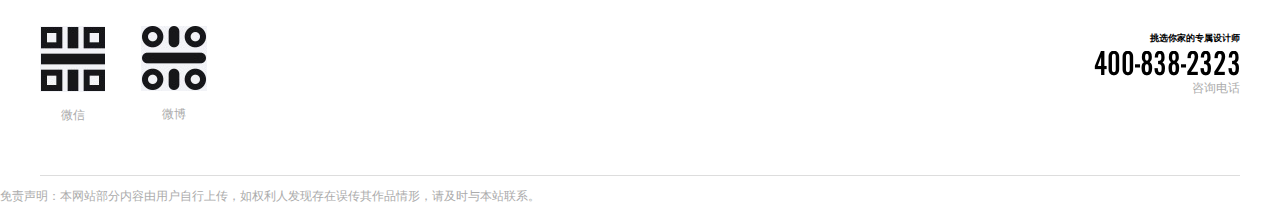
==== commit 1ba53e59: "jingxiaofang：解决冲突" ====
--- a/index2.html
+++ b/index2.html
@@ -9,27 +9,27 @@
   </head>
   <body>
   	<div class="top-box clearbox">
-      <div class="nav-box">
-        <div class="navbar">
+        <div class="nav-box">
+            <div class="navbar">
    		 		<div class="logo">
-            <a href="#">
-              <img src="./images/logo2.png">
-            </a>
+               	    <a href="#">
+               	      <img src="./images/logo2.png">
+               	    </a>
     		 	</div>
    		 		<div class="nav">
    		 			<ul>
    		 				<li>
-                <a href="#">首页</a>
-              </li>
+               				<a href="#">首页</a>
+             			</li>
    		 				<li>
-                <a href="#">串门</a>
-              </li>
+                       		<a href="#">串门</a>
+              			</li>
    		 				<li>
-                <a href="#">家寓户晓</a>
-              </li>
+                			<a href="#">家寓户晓</a>
+             			</li>
    		 				<li>
-                <a href="#">选设计师</a>
-              </li>
+                			<a href="#">选设计师</a>
+              			</li>
    		 			</ul>
    		 		</div>
   				<div class="search-box">
@@ -40,11 +40,11 @@
    		 			<dd>
    		 				<ul>
    		 					<li>
-                  <a href="#">登录</a>
-                </li>
+                 				<a href="#">登录</a>
+                			</li>
    		 					<li>
-                  <a href="#">注册</a>
-                </li>
+                  				<a href="#">注册</a>
+                			</li>
    		 				</ul>
    		 			</dd>
    		 		</div>
@@ -56,16 +56,24 @@
   		  	<div class="carousel-box">
   		  		<ul class='clearfix'>
   		  			<li>
-  		  				<a href=""><img src="./images/carousel-img0.jpg" alt="" /></a>
+  		  				<a href="">
+  		  					<img src="./images/carousel-img0.jpg" alt="" />
+  		  				</a>
   		  			</li>
   		  			<li>
-  		  				<a href=""><img src="./images/carousel-img1.jpg" alt="" /></a>
+  		  				<a href="">
+  		  					<img src="./images/carousel-img1.jpg" alt="" />
+  		  				</a>
   		  			</li>
-      	      <li>
-  		  				<a href=""><img src="./images/carousel-img2.jpg" alt="" /></a>
+      	      		<li>
+  		  				<a href="">
+  		  					<img src="./images/carousel-img2.jpg" alt="" />
+  		  				</a>
   		  			</li>
-      	      <li>
-  		  				<a href=""><img src="./images/carousel-img3.jpg" alt="" /></a>
+      	      		<li>
+  		  				<a href="">
+  		  					<img src="./images/carousel-img3.jpg" alt="" />
+  		  				</a>
   		  			</li>
   		  		</ul>
   		  	</div>
@@ -81,8 +89,7 @@
   		  			<li></li>
   		  		</ul>
   		  	</div>
-  		  	<span class="msg go"><a href="">立即前往</a></span>
-    		</div>
+    	</div>
   	<!-- carousel结束 -->
   	</div>
   <!-- top-box结束 -->
@@ -90,18 +97,18 @@
   	<div class="service clearfix">
   	    <h1>我们能为你做什么</h1>
   	    <ul>
-    		    <li>
+    		<li>
   		  		<i class="service1"></i>
   		  		<h3>海量</h3>
   		  		<p>认证设计师的优秀案例，100%真实可靠，
   		  			你想要的装修风格应有尽有，不仅如此，我们的设计师还可以亲手为您打造属您心仪的风格
   		  		</p>
   		    </li>
-  		    <li>
+			<li>
   		  		<i class="service2"></i>
   		  		<h3>海量</h3>
   		  		<p>认证设计师的优秀案例，100%真实可靠，
-  		  		 	你想要的装修风格应有尽有，不仅如此，我们的设计师还可以亲手为您打造属您心 仪的风格
+  		  			你想要的装修风格应有尽有，不仅如此，我们的设计师还可以亲手为您打造专属您心仪的风格
   		  		</p>
   		  	</li>
   		  	<li>
@@ -191,7 +198,6 @@
   						<img src="./images/case0.png">
   					</a>
   					<p>
-  						<i></i>
   						<a href="#">简约美式清新loft混搭风格</a>
   					</p>
   					<p><span>2607</span>收藏</p>
@@ -201,7 +207,6 @@
   						<img src="./images/case0.png">
   					</a>
   					<p>
-  						<i></i>
   						<a href="#">简约美式清新loft混搭风格</a>
   					</p>
   					<p><span>2607</span>收藏</p>
@@ -211,7 +216,6 @@
   						<img src="./images/case0.png">
   					</a>
   					<p>
-  						<i></i>
   						<a href="#">简约美式清新loft混搭风格</a>
   					</p>
   					<p><span>2607</span>收藏</p>
@@ -224,7 +228,6 @@
   						<img src="./images/case0.png">
   					</a>
   					<p>
-  						<i></i>
   						<a href="#">简约美式清新loft混搭风格</a>
   					</p>
   					<p><span>2607</span>收藏</p>
@@ -234,7 +237,6 @@
   						<img src="./images/case0.png">
   					</a>
   					<p>
-  						<i></i>
   						<a href="#">简约美式清新loft混搭风格</a>
   					</p>
   					<p><span>2607</span>收藏</p>
@@ -244,7 +246,6 @@
   						<img src="./images/case0.png">
   					</a>
   					<p>
-  						<i></i>
   						<a href="#">简约美式清新loft混搭风格</a>
   					</p>
   					<p><span>2607</span>收藏</p>
@@ -263,205 +264,196 @@
     	    <div class="section">
             <div class="class-title">
               <p>他们的目的是为了让客户生活更美好而设计</p>
-              <h1>优秀设计师</h1>
+               <h1>优秀设计师</h1>
             </div>
             <div class="designer-box clearfix">
-               <!-- designer-left开始 -->
-              <div class="designer-left">
-                <div class="designer">
-                  <div class="designer-list">
-                    <div class="designer-pieces clearfix">
-                        <div class="designer-img"> <img src="./images/designer-img.jpg"> </div>
-                        <div class="designer-name">
-                          <h3>Kencc</h3>
-                          <p>爱生活，爱设计</p>
-                        </div>
-                      <span class="msg more-pieces">
-                        <a href="">更多作品</a>
-                      </span>
-                    </div>
-                    <ul>
-                      <li>
-                        <a href="">
-                          <img src="./images/works-img0.png">
-                        </a>
-                      </li>
-                      <li>
-                        <a href="">
-                          <img src="./images/works-img0.png">
-                        </a>
-                      </li>
-                      <li>
-                        <a href="">
-                          <img src="./images/works-img0.png">
-                        </a>
-                      </li>
-                    </ul>
-                  </div>
-
-                  <div class="designer-list">
-                    <div class="designer-pieces clearfix">
-                        <div class="designer-img">
-                          <img src="./images/designer-img.jpg">
-                        </div>
-                        <div class="designer-name">
-                          <h3>Kencc</h3>
-                          <p>爱生活，爱设计</p>
-                        </div>
-                      <span class="msg more-pieces">
-                        <a href="">更多作品</a>
-                      </span>
-                    </div>
-                    <ul>
-                      <li>
-                        <a href="">
-                          <img src="./images/works-img0.png">
-                        </a>
-                      </li>
-                      <li>
-                        <a href="">
-                          <img src="./images/works-img0.png">
-                        </a>
-                      </li>
-                      <li>
-                        <a href="">
-                          <img src="./images/works-img0.png">
-                        </a>
-                      </li>
-                    </ul>
-                  </div>
-
-                  <div class="designer-list">
-                    <div class="designer-pieces clearfix">
-                        <div class="designer-img">
-                          <img src="./images/designer-img.jpg">
-                        </div>
-                        <div class="designer-name">
-                          <h3>Kencc</h3>
-                          <p>爱生活，爱设计</p>
-                        </div>
-                      <span class="msg more-pieces">
-                        <a href="">更多作品</a>
-                      </span>
-                    </div>
-                    <ul>
-                      <li>
-                        <a href="">
-                          <img src="./images/works-img0.png">
-                        </a>
-                      </li>
-                      <li>
-                        <a href="">
-                          <img src="./images/works-img0.png">
-                        </a>
-                      </li>
-                      <li>
-                        <a href="">
-                          <img src="./images/works-img0.png">
-                        </a>
-                      </li>
-                    </ul>
-                  </div>
-
-                  <div class="designer-list">
-                    <div class="designer-pieces clearfix">
-                        <div class="designer-img">
-                          <img src="./images/designer-img.jpg">
-                        </div>
-                        <div class="designer-name">
-                          <h3>Kencc</h3>
-                          <p>爱生活，爱设计</p>
-                        </div>
-                      <span class="msg more-pieces">
-                        <a href="">更多作品</a>
-                      </span>
-                    </div>
-                    <ul>
-                      <li>
-                        <a href="">
-                          <img src="./images/works-img0.png">
-                        </a>
-                      </li>
-                      <li>
-                        <a href="">
-                          <img src="./images/works-img0.png">
-                        </a>
-                      </li>
-                      <li>
-                        <a href="">
-                          <img src="./images/works-img0.png">
-                        </a>
-                      </li>
-                    </ul>
-                  </div>
-
-                  <div class="designer-list">
-                    <div class="designer-pieces clearfix">
-                        <div class="designer-img">
-                          <img src="./images/designer-img.jpg">
-                        </div>
-                        <div class="designer-name">
-                          <h3>Kencc</h3>
-                          <p>爱生活，爱设计</p>
-                        </div>
-                      <span class="msg more-pieces">
-                        <a href="">更多作品</a>
-                      </span>
-                    </div>
-                    <ul>
-                      <li>
-                        <a href="">
-                          <img src="./images/works-img0.png">
-                        </a>
-                      </li>
-                      <li>
-                        <a href="">
-                          <img src="./images/works-img0.png">
-                        </a>
-                      </li>
-                      <li>
-                        <a href="">
-                          <img src="./images/works-img0.png">
-                        </a>
-                      </li>
-                    </ul>
-                  </div>
-                  <div class="designer-list">
-                    <div class="designer-pieces clearfix">
-                        <div class="designer-img">
-                          <img src="./images/designer-img.jpg">
-                        </div>
-                        <div class="designer-name">
-                          <h3>Kencc</h3>
-                          <p>爱生活，爱设计</p>
-                        </div>
-                      <span class="msg more-pieces">
-                        <a href="">更多作品</a>
-                      </span>
-                    </div>
-                    <ul>
-                      <li>
-                        <a href="">
-                          <img src="./images/works-img0.png">
-                        </a>
-                      </li>
-                      <li>
-                        <a href="">
-                          <img src="./images/works-img0.png">
-                        </a>
-                      </li>
-                      <li>
-                        <a href="">
-                          <img src="./images/works-img0.png">
-                        </a>
-                      </li>
-                    </ul>
-                  </div>
-                </div>
-                <div class="designer-pieces-scroll"></div>
-              </div>
-
-               <!-- designer-left结束 -->
+                <!-- designer-left开始 -->
+                <div class="designer-left">
+                    <div class="designer">
+                		<div class="designer-list">
+                		    <div class="designer-pieces clearfix">
+                		        <div class="designer-img">
+                		            <img src="./images/designer-img.jpg"> </div>
+                		        <div class="designer-name">
+                		            <h3>Kencc</h3>
+                		            <p>爱生活，爱设计</p>
+                		        </div>
+                		        <span class="msg more-pieces">
+                		           <a href="">更多作品</a>
+                		        </span>
+                		    </div>
+                		    <ul>
+                		        <li>
+                		        	<a href="">
+                		         	    <img src="./images/works-img0.png">
+                		       		</a>
+                		        </li>
+                		        <li>
+                		        	<a href="">
+                		         	   <img src="./images/works-img0.png">
+                		        	</a>
+                		        </li>
+                		        <li>
+                		        	<a href="">
+                		         	   <img src="./images/works-img0.png">
+                		            </a>
+                		        </li>
+                		    </ul>
+                		</div>
+                		<div class="designer-list">
+                		    <div class="designer-pieces clearfix">
+                		        <div class="designer-img">
+                		           <img src="./images/designer-img.jpg">
+                		        </div>
+                		        <div class="designer-name">
+                		           <h3>Kencc</h3>
+                		           <p>爱生活，爱设计</p>
+                		        </div>
+                		        <span class="msg more-pieces">
+                		            <a href="">更多作品</a>
+                		        </span>
+                		    </div>
+                		    <ul>
+                		     	<li>
+                		     	    <a href="">
+                		     	        <img src="./images/works-img0.png">
+                		     	    </a>
+                		     	</li>
+                		     	<li>
+                		     	    <a href="">
+                		                <img src="./images/works-img0.png">
+                		     	    </a>
+                		     	</li>
+                		      	<li>
+                		       	    <a href="">
+                		        	    <img src="./images/works-img0.png">
+                		       	    </a>
+                		      	</li>
+                		    </ul>
+                		</div>
+                		<div class="designer-list">
+                	   	    <div class="designer-pieces clearfix">
+                		        <div class="designer-img">
+                		            <img src="./images/designer-img.jpg">
+                		        </div>
+                		        <div class="designer-name">
+                		            <h3>Kencc</h3>
+                		            <p>爱生活，爱设计</p>
+                		        </div>
+                		        <span class="msg more-pieces">
+                		            <a href="">更多作品</a>
+                		        </span>
+                		    </div>
+                		    <ul>
+                		      	<li>
+                		       	    <a href="">
+                		          	    <img src="./images/works-img0.png">
+                		        	</a>
+                		        </li>
+                		        <li>
+                		        	<a href="">
+                		        	    <img src="./images/works-img0.png">
+                		        	</a>
+                		     	</li>
+                		      	<li>
+                		        	<a href="">
+                		         		<img src="./images/works-img0.png">
+                		            </a>
+                		        </li>
+                		    </ul>
+                		</div>  
+                			<div class="designer-list">
+                		    <div class="designer-pieces clearfix">
+                		        <div class="designer-img">
+                		            <img src="./images/designer-img.jpg">
+                		        </div>
+                		        <div class="designer-name">
+                		            <h3>Kencc</h3>
+                		            <p>爱生活，爱设计</p>
+                		        </div>
+                		     	<span class="msg more-pieces">
+                		     	    <a href="">更多作品</a>
+                		     	</span>
+                		    </div>
+                		    <ul>
+                		        <li>
+                		            <a href="">
+                		                <img src="./images/works-img0.png">
+                		            </a>
+                		        </li>
+                		        <li>
+                		            <a href="">
+                		                <img src="./images/works-img0.png">
+                		            </a>
+                		        </li>
+                		        <li>
+                		            <a href="">
+                		                <img src="./images/works-img0.png">
+                		            </a>
+                		        </li>
+                		    </ul>
+                		</div>
+                		<div class="designer-list">
+                		    <div class="designer-pieces clearfix">
+                		        <div class="designer-img">
+                		            <img src="./images/designer-img.jpg">
+                		        </div>
+                		        <div class="designer-name">
+                		            <h3>Kencc</h3>
+                		            <p>爱生活，爱设计</p>
+                		        </div>
+                		        <span class="msg more-pieces">
+                		            <a href="">更多作品</a>
+                		        </span>
+                		    </div>
+                		    <ul>
+                		        <li>
+                		            <a href="">
+                		                <img src="./images/works-img0.png">
+                		            </a>
+                		        </li>
+                		        <li>
+                		            <a href="">
+                		           	    <img src="./images/works-img0.png">
+                		            </a>
+                		        </li>
+                		        <li>
+                		            <a href="">
+                		                <img src="./images/works-img0.png">
+                		            </a>
+                		        </li>
+                		    </ul>
+                		</div>    
+	
+	        	        <div class="designer-list">
+	        	            <div class="designer-pieces clearfix">
+	        	                <div class="designer-img"> 
+	        	                	<img src="./images/designer-img.jpg"> 
+	        	                </div>
+	        	                <div class="designer-name">
+	        	                    <h3>Kencc</h3>
+	        	                    <p>爱生活，爱设计</p>
+	        	                </div>
+	        	                <span class="msg more-pieces"> 
+	        	                    <a href="">更多作品</a>
+	        	                </span>
+	        	            </div>
+	        	            <ul>
+	        	                <li>
+	        	                    <a href=""> <img src="./images/works-img0.png"></a>
+	        	                </li>
+	        	                <li>
+	        	                    <a href=""> <img src="./images/works-img0.png"></a>
+	        	                </li>
+	        	                <li>
+	        	                    <a href=""> <img src="./images/works-img0.png"></a>
+	        	                </li>
+	        	            </ul>
+	        	        </div>
+            	    </div>
+            	    <div class="designer-pieces-scroll"></div>
+            	</div>    
+                   <!-- designer-left结束 -->
 
     	    	   <!-- designer-right开始 -->
     	    		<div class="designer-right">
@@ -532,3 +524,4 @@
   </body>
   <script type="text/javascript" src="./js/index2.js"></script>
 </html>
+
--- a/css/index2.css
+++ b/css/index2.css
@@ -47,6 +47,9 @@
 	padding: 0 1rem;
 	align-items: center;;
 }
+.logo{
+    align-items:center;
+}
 .nav{
 	flex: 1;
 	padding-left: 30rem;
@@ -70,6 +73,7 @@
 .nav ul li:first-child a, .nav a:hover{
   color:#FFCF46;
 }
+
 
 .search-box{
 	float: right;
@@ -129,6 +133,7 @@
 	background-size: 1.2rem;
 	margin:0;
 }
+
 .login-box:hover{
     cursor: pointer;
 }
@@ -140,7 +145,7 @@
     display: none;
 	position: absolute;
     right:0;
-    top: 3rem;
+    top: 5rem;
     border: 1px solid #fff;
 }
 .login-box dd a{
@@ -258,19 +263,6 @@
     background: #fff;
 }
 
-.go{
-    line-height: 3.6rem;
-    background: #fff;
-    margin-top: -1.8rem;
-    position: absolute;
-    right: 4%;
-    top: 50%;
-    margin-left: -18.2rem;
-}
-.go a{
-    width: 18rem;
-    height: 3.6rem;
-}
 /*carousel结束*/
 
 /*top-box结束*/
@@ -420,7 +412,8 @@
     padding: 0 1.5rem;
     color: #999;
 }
-.case p i{
+.case li p a:before{
+    content: "";
     display: block;
     width: 2rem;
     height: 3.8rem;
@@ -446,7 +439,7 @@
 
 .designer{
     background: #fff;
-    height: 67.8rem;
+    height: 70.8rem;
     overflow: hidden;
 }
 .designer-title{
@@ -465,8 +458,8 @@
 }
 
 .designer-list{
-    height: 22.6rem;
-    padding:0 2rem;
+    height: 21.6rem;
+    padding:0 1rem;
     border-bottom:1px  dotted  #ddd;
 }
 .designer-list:nth-child(3){
@@ -611,19 +604,19 @@
 }
 
 @media (max-width: 95.9rem){.designer-carousel ul,.designer-carousel1{
-    height: 32rem;
+    height: 36rem;
 }
 }
 @media (min-width: 96rem){.designer-carousel ul,.designer-carousel1{
-    height: 31.6rem;
+    height: 29.6rem;
 }
 }
 @media (min-width: 108.6rem){ .designer-carousel ul,.designer-carousel1{
-    height: 33.4rem;;
+    height: 28.1rem;;
 }
 }
 @media (min-width: 120rem){ .designer-carousel ul,.designer-carousel1{
-    height:  36.2rem;
+    height:  26.6rem;
 }
  }
 /*designer结束*/z
